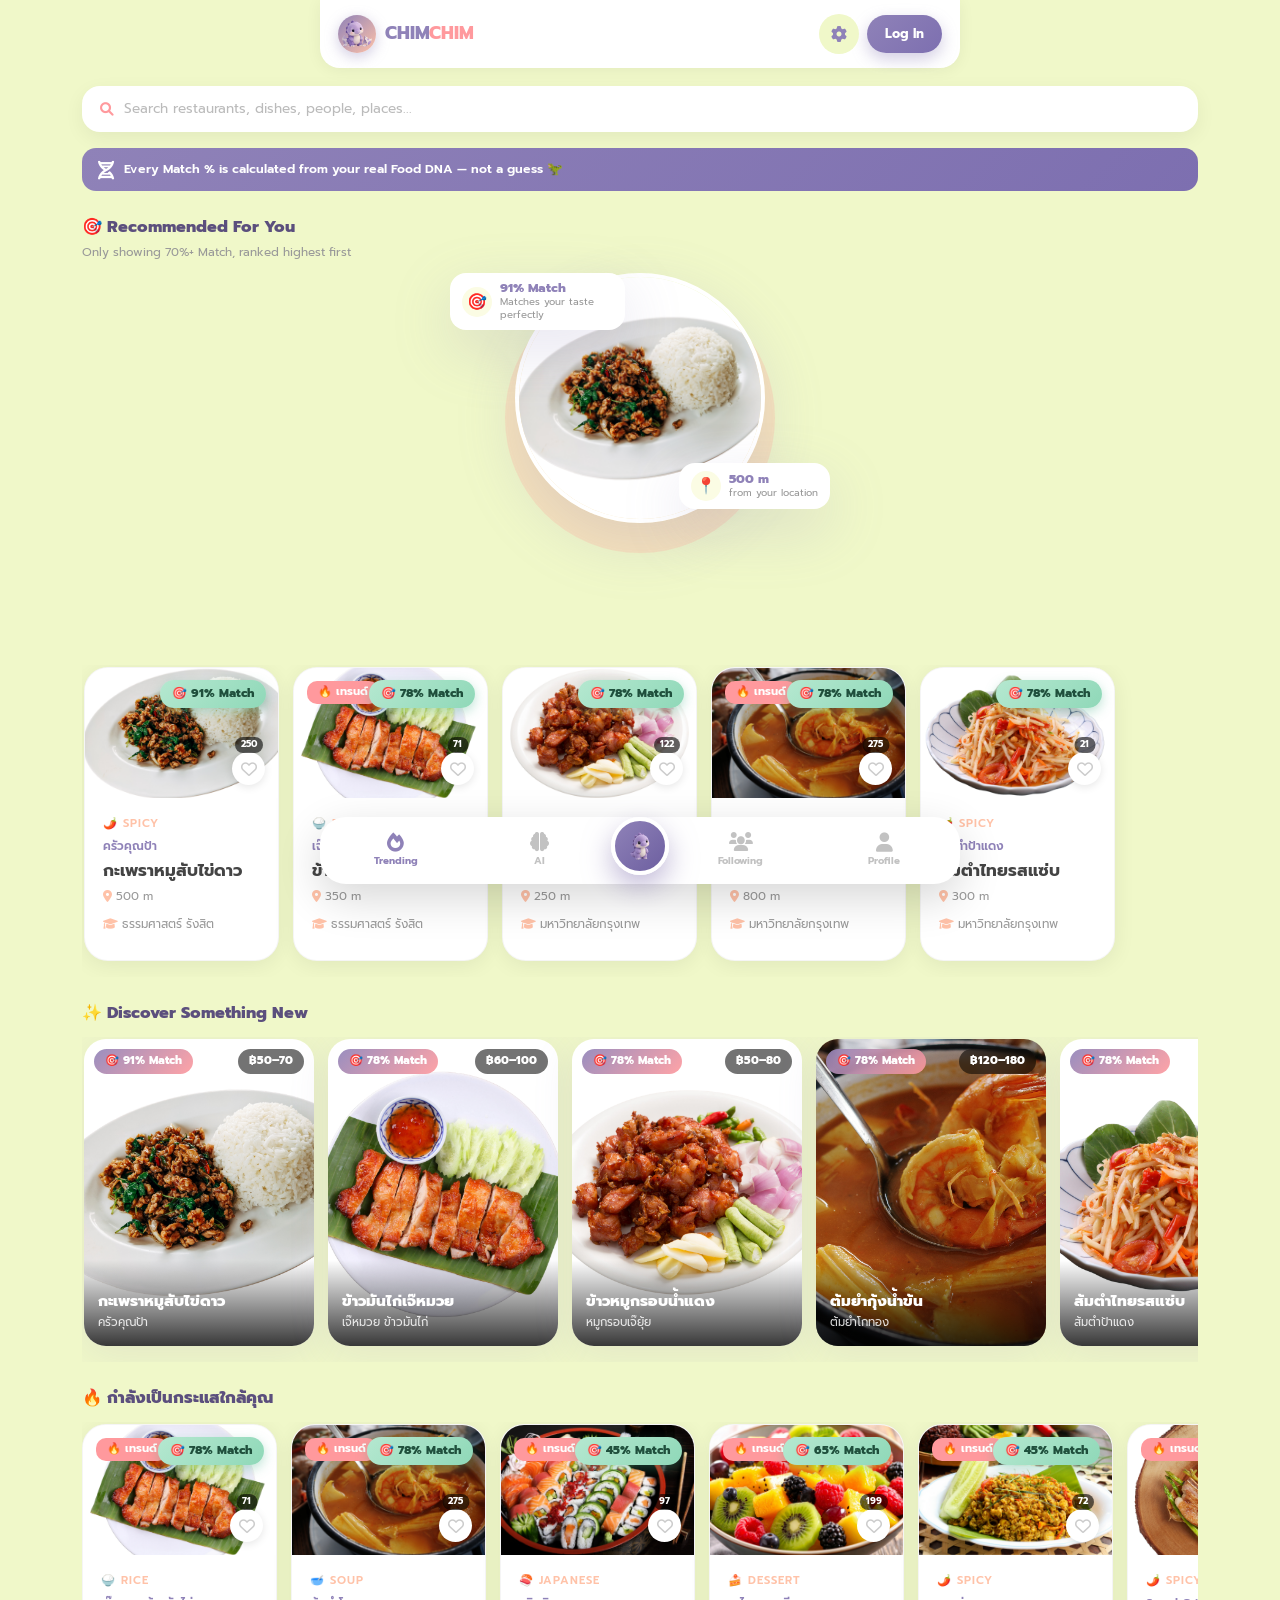
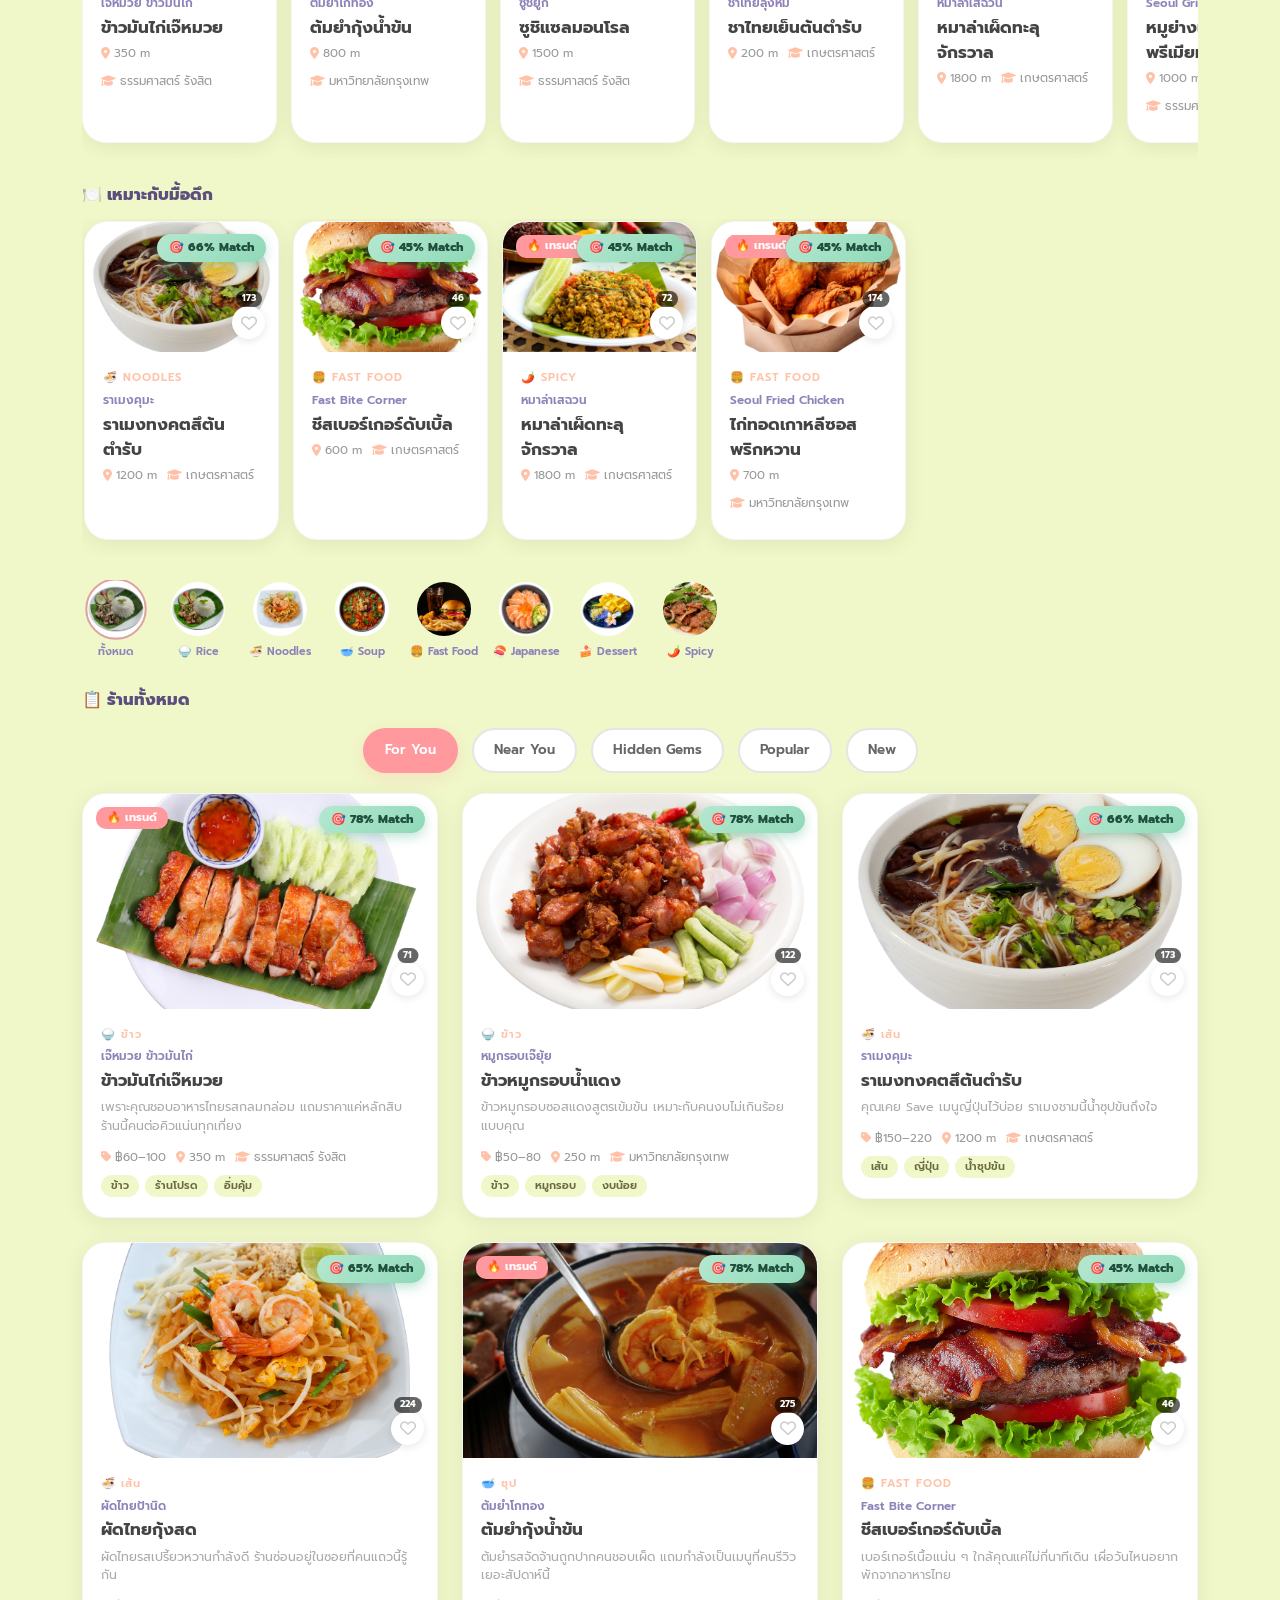
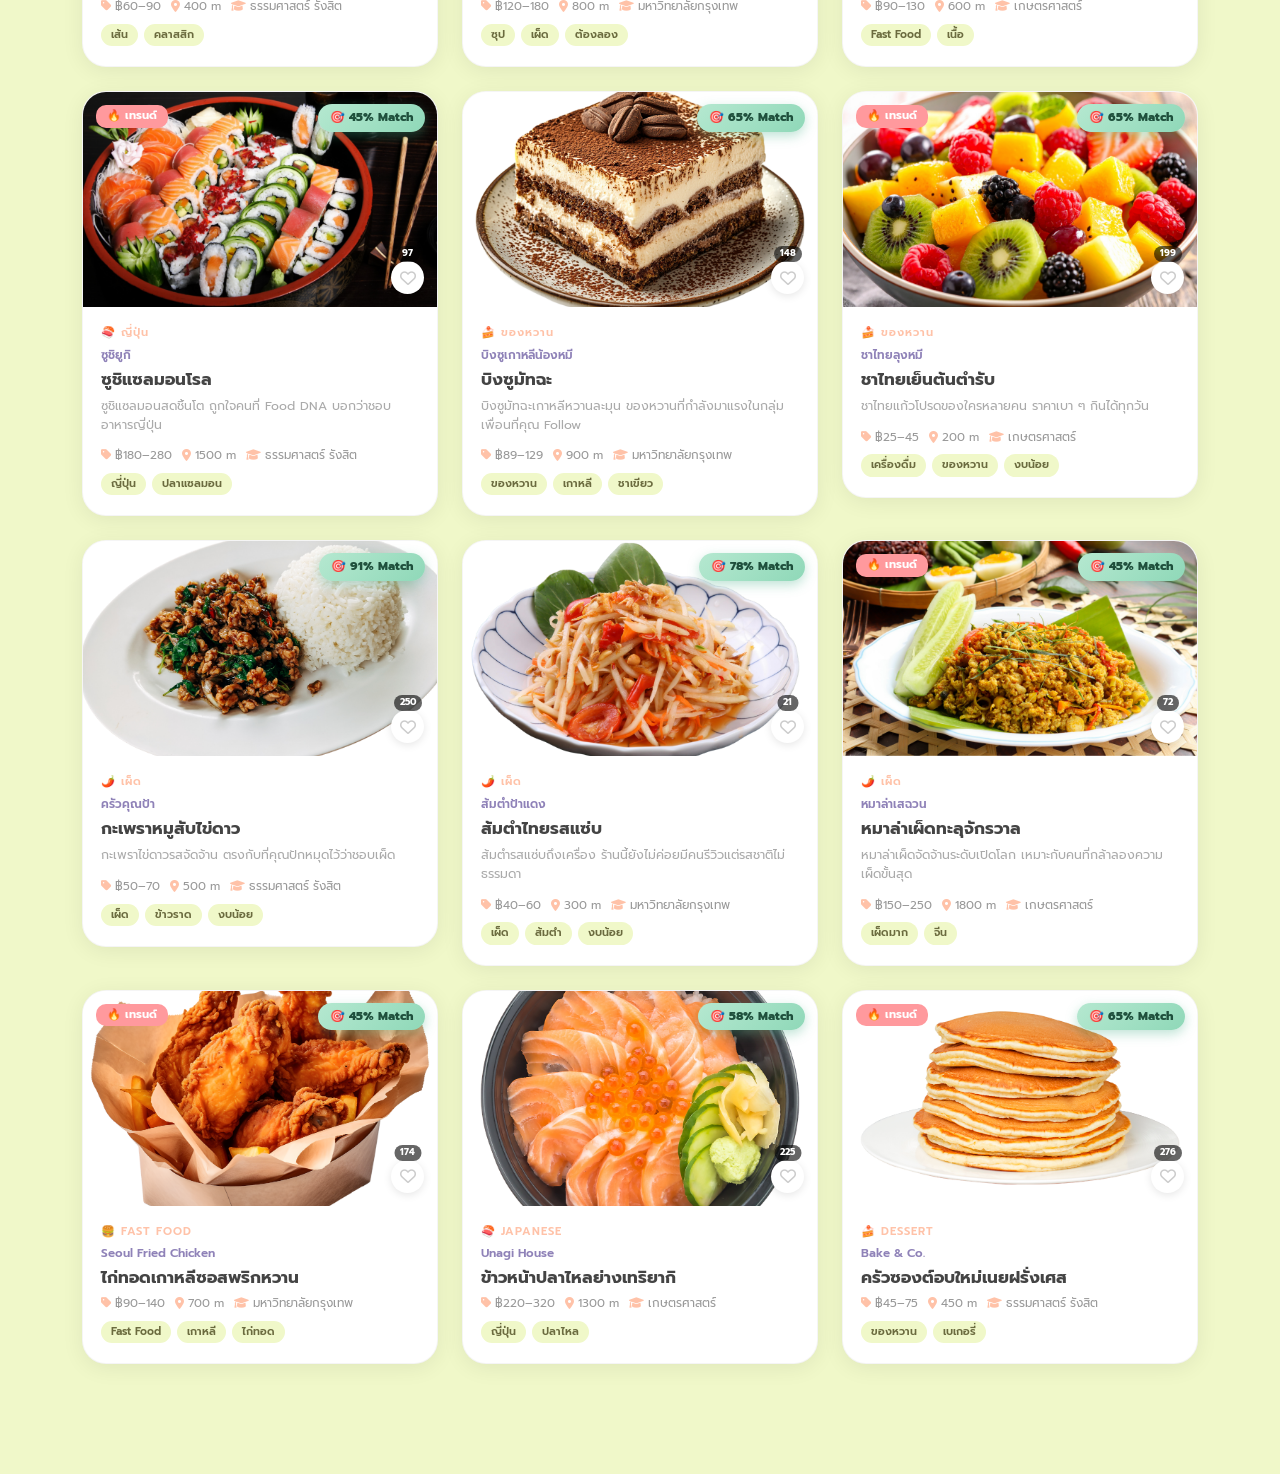
==== home.html @ 0359a141 "อธิบายสิ่งที่แก้" ====
<!DOCTYPE html>
<html lang="th">
   <head>
      <meta charset="UTF-8">
      <meta http-equiv="X-UA-Compatible" content="IE=edge">
      <meta name="viewport" content="width=device-width, initial-scale=1">
      <meta name="author" content="CHIMCHIM">
      <meta name="description" content="ชิมชิม (CHIMCHIM) - หน้าแรก ค้นหาร้านอาหารที่ใช่สำหรับคุณ">
      <title>หน้าแรก - ชิมชิม (CHIMCHIM)</title>
      <link href="https://fonts.googleapis.com/css2?family=Prompt:wght@300;400;500;600;700;800;900&display=swap" rel="stylesheet"/>
      <link href="css/bootstrap.min.css" rel="stylesheet"/>
      <link href="css/aos.css" rel="stylesheet"/>
      <link rel="stylesheet" href="css/all.min.css"/>
      <link rel="stylesheet" href="css/style.css" />
   </head>
   <body class="appshell">
      <header class="apptop">
         <a href="home.html" class="apptop-logo">
            <div class="aico"><img src="img/Dino/8.png" alt="CHIMCHIM"/></div>
            <div class="anm">CHIM<span>CHIM</span></div>
         </a>
         <div class="apptop-actions">
            <div class="qsettingswrap">
               <button type="button" id="quickSettingsBtn" class="apptop-btn" title="Settings"><i class="fas fa-gear"></i></button>
               <div class="qspanel" id="quickSettingsPanel" hidden>
                  <div class="qsrow">
                     <span class="qslbl" data-i18n="settings.appearance">Appearance</span>
                     <div class="qstoggle">
                        <button type="button" data-theme-choice="light" title="Light"><i class="fas fa-sun"></i></button>
                        <button type="button" data-theme-choice="dark" title="Dark"><i class="fas fa-moon"></i></button>
                     </div>
                  </div>
                  <div class="qsrow">
                     <span class="qslbl" data-i18n="settings.language">Language</span>
                     <div class="qstoggle">
                        <button type="button" data-lang-choice="en" title="English">🇬🇧</button>
                        <button type="button" data-lang-choice="th" title="ไทย">🇹🇭</button>
                     </div>
                  </div>
                  <a href="settings.html" class="qsmore" data-i18n="profile.settings">Settings</a>
               </div>
            </div>
            <button id="loginBtn" class="apptop-loginbtn" data-i18n="auth.login">เข้าสู่ระบบ</button>
            <a href="profile.html" id="userAvatarLink" class="apptop-avatar" hidden><span id="userAvatarIco">🦖</span></a>
         </div>
      </header>

      <div class="container" style="padding-top:18px;">
         <div class="mb-3 searchwrap" data-aos="fade-up">
            <label class="homesearch" for="homeSearchInput"><i class="fas fa-search"></i>
               <input type="text" id="homeSearchInput" data-i18n-ph="home.searchPlaceholder" placeholder="ค้นหาร้าน หรือเมนูที่อยากกิน..." autocomplete="off"/>
            </label>
            <div class="searchpanel" id="searchPanel" hidden></div>
         </div>

         <div class="sellpoint mb-4" data-aos="fade-up">
            <i class="fas fa-dna"></i>
            <span data-i18n="home.sellpoint">Match % ทุกร้านคำนวณจาก Food DNA จริงของคุณ ไม่ใช่การเดา 🦖</span>
         </div>

         <div class="mb-4" data-aos="fade-up">
            <div class="rowtitle" data-i18n="home.recommendedTitle">🎯 แนะนำสำหรับคุณ</div>
            <p class="rowsub" data-i18n="home.recommendedSub">แสดงเฉพาะร้าน Match 70% ขึ้นไป เรียงจากมากไปน้อย</p>

            <div class="matchhero" id="matchHero" hidden>
               <div class="mhring"></div>
               <img class="mhcircleimg" id="mhImg" src="" alt=""/>
               <div class="mhbadge mhbadge-match">
                  <div class="mhicon">🎯</div>
                  <div><b id="mhMatchVal"></b><span data-i18n="home.matchHeroSub">Matches your taste perfectly</span></div>
               </div>
               <div class="mhbadge mhbadge-dist">
                  <div class="mhicon">📍</div>
                  <div><b id="mhDistVal"></b><span data-i18n="home.fromYou">from your location</span></div>
               </div>
            </div>

            <div class="hrowwrap" id="recommendedRow"></div>
         </div>

         <div class="mb-4" data-aos="fade-up">
            <div class="rowtitle" data-i18n="home.discoverTitle">✨ ค้นพบเมนูใหม่ให้คุณ</div>
            <div class="discoverytrack" id="discoveryTrack"></div>
         </div>

         <div class="mb-4" data-aos="fade-up">
            <div class="rowtitle">🔥 กำลังเป็นกระแสใกล้คุณ</div>
            <div class="hrowwrap" id="trendRow"></div>
         </div>

         <div class="mb-4" data-aos="fade-up">
            <div class="rowtitle" id="mealRowTitle">🍽️ เหมาะกับมื้อนี้</div>
            <div class="hrowwrap" id="mealRow"></div>
         </div>

         <div class="catstrip mb-4" data-aos="fade-up">
            <div class="catchip active" data-filter="all">
               <img src="img/food/5.png" alt="ทั้งหมด" style="filter:grayscale(.4);"/>
               <span>ทั้งหมด</span>
            </div>
            <div class="catchip" data-filter="ข้าว">
               <img src="img/food/5.png" alt="ข้าว"/>
               <span>🍚 ข้าว</span>
            </div>
            <div class="catchip" data-filter="เส้น">
               <img src="img/food/1.png" alt="เส้น"/>
               <span>🍜 เส้น</span>
            </div>
            <div class="catchip" data-filter="ซุป">
               <img src="img/food/12.png" alt="ซุป"/>
               <span>🥣 ซุป</span>
            </div>
            <div class="catchip" data-filter="Fast Food">
               <img src="img/food/42.png" alt="Fast Food"/>
               <span>🍔 Fast Food</span>
            </div>
            <div class="catchip" data-filter="ญี่ปุ่น">
               <img src="img/food/25.png" alt="ญี่ปุ่น"/>
               <span>🍣 ญี่ปุ่น</span>
            </div>
            <div class="catchip" data-filter="ของหวาน">
               <img src="img/food/50.png" alt="ของหวาน"/>
               <span>🍰 ของหวาน</span>
            </div>
            <div class="catchip" data-filter="เผ็ด">
               <img src="img/food/38.png" alt="เผ็ด"/>
               <span>🌶️ เผ็ด</span>
            </div>
         </div>

         <div class="rowtitle" data-aos="fade-up">📋 ร้านทั้งหมด</div>
         <div class="text-center mb-3" data-aos="fade-up">
            <button class="filtbtn active" data-f="foryou">For You</button>
            <button class="filtbtn" data-f="nearyou">Near You</button>
            <button class="filtbtn" data-f="hidden">Hidden Gems</button>
            <button class="filtbtn" data-f="popular">Popular</button>
            <button class="filtbtn" data-f="new">New</button>
         </div>

         <div class="row g-4" id="mgrid">
            <!-- CARD 1 -->
            <div class="col-sm-6 col-lg-4 mwrap" data-c="ข้าว" data-bucket="foryou,popular" data-aos="fade-up">
               <div class="mcard" data-id="1" data-img="img/food/10.png" data-title="ข้าวมันไก่เจ๊หมวย" data-restaurant="เจ๊หมวย ข้าวมันไก่" data-price="฿60–100" data-distance="350 ม." data-desc="เพราะคุณชอบอาหารไทยรสกลมกล่อม แถมราคาแค่หลักสิบ ร้านนี้คนต่อคิวแน่นทุกเที่ยง" data-tags="ข้าว,ร้านโปรด,อิ่มคุ้ม">
                  <div class="mimg">
                     <img src="img/food/10.png" alt="ข้าวมันไก่เจ๊หมวย"/>
                     <div class="mmatch"></div>
                     <div class="mhrt"><i class="far fa-heart"></i></div>
                  </div>
                  <div class="mbody">
                     <div class="mcat">🍚 ข้าว</div>
                     <div class="mrestaurant">เจ๊หมวย ข้าวมันไก่</div>
                     <div class="mtit">ข้าวมันไก่เจ๊หมวย</div>
                     <div class="mdesc">เพราะคุณชอบอาหารไทยรสกลมกล่อม แถมราคาแค่หลักสิบ ร้านนี้คนต่อคิวแน่นทุกเที่ยง</div>
                     <div class="mmeta"><span><i class="fas fa-tag"></i>฿60–100</span><span><i class="fas fa-location-dot"></i>350 ม.</span></div>
                     <div class="mtagswrap"><span class="mtagit">ข้าว</span><span class="mtagit">ร้านโปรด</span><span class="mtagit">อิ่มคุ้ม</span></div>
                  </div>
               </div>
            </div>
            <!-- CARD 2 -->
            <div class="col-sm-6 col-lg-4 mwrap" data-c="ข้าว" data-bucket="foryou,hidden" data-aos="fade-up" data-aos-delay="80">
               <div class="mcard" data-id="2" data-img="img/food/23.png" data-title="ข้าวหมูกรอบน้ำแดง" data-restaurant="หมูกรอบเจ๊ยุ้ย" data-price="฿50–80" data-distance="250 ม." data-desc="ข้าวหมูกรอบซอสแดงสูตรเข้มข้น เหมาะกับคนงบไม่เกินร้อยแบบคุณ" data-tags="ข้าว,หมูกรอบ,งบน้อย">
                  <div class="mimg">
                     <img src="img/food/23.png" alt="ข้าวหมูกรอบน้ำแดง"/>
                     <div class="mmatch"></div>
                     <div class="mhrt"><i class="far fa-heart"></i></div>
                  </div>
                  <div class="mbody">
                     <div class="mcat">🍚 ข้าว</div>
                     <div class="mrestaurant">หมูกรอบเจ๊ยุ้ย</div>
                     <div class="mtit">ข้าวหมูกรอบน้ำแดง</div>
                     <div class="mdesc">ข้าวหมูกรอบซอสแดงสูตรเข้มข้น เหมาะกับคนงบไม่เกินร้อยแบบคุณ</div>
                     <div class="mmeta"><span><i class="fas fa-tag"></i>฿50–80</span><span><i class="fas fa-location-dot"></i>250 ม.</span></div>
                     <div class="mtagswrap"><span class="mtagit">ข้าว</span><span class="mtagit">หมูกรอบ</span><span class="mtagit">งบน้อย</span></div>
                  </div>
               </div>
            </div>
            <!-- CARD 3 -->
            <div class="col-sm-6 col-lg-4 mwrap" data-c="เส้น" data-bucket="foryou,new" data-aos="fade-up" data-aos-delay="160">
               <div class="mcard" data-id="3" data-img="img/food/9.png" data-title="ราเมงทงคตสึต้นตำรับ" data-restaurant="ราเมงคุมะ" data-price="฿150–220" data-distance="1.2 กม." data-desc="คุณเคย Save เมนูญี่ปุ่นไว้บ่อย ราเมงชามนี้น้ำซุปข้นถึงใจ" data-tags="เส้น,ญี่ปุ่น,น้ำซุปข้น">
                  <div class="mimg">
                     <img src="img/food/9.png" alt="ราเมงทงคตสึต้นตำรับ"/>
                     <div class="mmatch"></div>
                     <div class="mhrt"><i class="far fa-heart"></i></div>
                  </div>
                  <div class="mbody">
                     <div class="mcat">🍜 เส้น</div>
                     <div class="mrestaurant">ราเมงคุมะ</div>
                     <div class="mtit">ราเมงทงคตสึต้นตำรับ</div>
                     <div class="mdesc">คุณเคย Save เมนูญี่ปุ่นไว้บ่อย ราเมงชามนี้น้ำซุปข้นถึงใจ</div>
                     <div class="mmeta"><span><i class="fas fa-tag"></i>฿150–220</span><span><i class="fas fa-location-dot"></i>1.2 กม.</span></div>
                     <div class="mtagswrap"><span class="mtagit">เส้น</span><span class="mtagit">ญี่ปุ่น</span><span class="mtagit">น้ำซุปข้น</span></div>
                  </div>
               </div>
            </div>
            <!-- CARD 4 -->
            <div class="col-sm-6 col-lg-4 mwrap" data-c="เส้น" data-bucket="hidden,popular" data-aos="fade-up">
               <div class="mcard" data-id="4" data-img="img/food/1.png" data-title="ผัดไทยกุ้งสด" data-restaurant="ผัดไทยป้านิด" data-price="฿60–90" data-distance="400 ม." data-desc="ผัดไทยรสเปรี้ยวหวานกำลังดี ร้านซ่อนอยู่ในซอยที่คนแถวนี้รู้กัน" data-tags="เส้น,คลาสสิก">
                  <div class="mimg">
                     <img src="img/food/1.png" alt="ผัดไทยกุ้งสด"/>
                     <div class="mmatch"></div>
                     <div class="mhrt"><i class="far fa-heart"></i></div>
                  </div>
                  <div class="mbody">
                     <div class="mcat">🍜 เส้น</div>
                     <div class="mrestaurant">ผัดไทยป้านิด</div>
                     <div class="mtit">ผัดไทยกุ้งสด</div>
                     <div class="mdesc">ผัดไทยรสเปรี้ยวหวานกำลังดี ร้านซ่อนอยู่ในซอยที่คนแถวนี้รู้กัน</div>
                     <div class="mmeta"><span><i class="fas fa-tag"></i>฿60–90</span><span><i class="fas fa-location-dot"></i>400 ม.</span></div>
                     <div class="mtagswrap"><span class="mtagit">เส้น</span><span class="mtagit">คลาสสิก</span></div>
                  </div>
               </div>
            </div>
            <!-- CARD 5 -->
            <div class="col-sm-6 col-lg-4 mwrap" data-c="ซุป" data-bucket="popular,new" data-aos="fade-up" data-aos-delay="80">
               <div class="mcard" data-id="5" data-img="img/food/57.png" data-title="ต้มยำกุ้งน้ำข้น" data-restaurant="ต้มยำโกทอง" data-price="฿120–180" data-distance="800 ม." data-desc="ต้มยำรสจัดจ้านถูกปากคนชอบเผ็ด แถมกำลังเป็นเมนูที่คนรีวิวเยอะสัปดาห์นี้" data-tags="ซุป,เผ็ด,ต้องลอง">
                  <div class="mimg">
                     <img src="img/food/57.png" alt="ต้มยำกุ้งน้ำข้น"/>
                     <div class="mmatch"></div>
                     <div class="mhrt"><i class="far fa-heart"></i></div>
                  </div>
                  <div class="mbody">
                     <div class="mcat">🥣 ซุป</div>
                     <div class="mrestaurant">ต้มยำโกทอง</div>
                     <div class="mtit">ต้มยำกุ้งน้ำข้น</div>
                     <div class="mdesc">ต้มยำรสจัดจ้านถูกปากคนชอบเผ็ด แถมกำลังเป็นเมนูที่คนรีวิวเยอะสัปดาห์นี้</div>
                     <div class="mmeta"><span><i class="fas fa-tag"></i>฿120–180</span><span><i class="fas fa-location-dot"></i>800 ม.</span></div>
                     <div class="mtagswrap"><span class="mtagit">ซุป</span><span class="mtagit">เผ็ด</span><span class="mtagit">ต้องลอง</span></div>
                  </div>
               </div>
            </div>
            <!-- CARD 6 -->
            <div class="col-sm-6 col-lg-4 mwrap" data-c="Fast Food" data-bucket="nearyou,popular" data-aos="fade-up" data-aos-delay="160">
               <div class="mcard" data-id="6" data-img="img/food/28.png" data-title="ชีสเบอร์เกอร์ดับเบิ้ล" data-restaurant="Fast Bite Corner" data-price="฿90–130" data-distance="600 ม." data-desc="เบอร์เกอร์เนื้อแน่น ๆ ใกล้คุณแค่ไม่กี่นาทีเดิน เผื่อวันไหนอยากพักจากอาหารไทย" data-tags="Fast Food,เนื้อ">
                  <div class="mimg">
                     <img src="img/food/28.png" alt="ชีสเบอร์เกอร์ดับเบิ้ล"/>
                     <div class="mmatch"></div>
                     <div class="mhrt"><i class="far fa-heart"></i></div>
                  </div>
                  <div class="mbody">
                     <div class="mcat">🍔 Fast Food</div>
                     <div class="mrestaurant">Fast Bite Corner</div>
                     <div class="mtit">ชีสเบอร์เกอร์ดับเบิ้ล</div>
                     <div class="mdesc">เบอร์เกอร์เนื้อแน่น ๆ ใกล้คุณแค่ไม่กี่นาทีเดิน เผื่อวันไหนอยากพักจากอาหารไทย</div>
                     <div class="mmeta"><span><i class="fas fa-tag"></i>฿90–130</span><span><i class="fas fa-location-dot"></i>600 ม.</span></div>
                     <div class="mtagswrap"><span class="mtagit">Fast Food</span><span class="mtagit">เนื้อ</span></div>
                  </div>
               </div>
            </div>
            <!-- CARD 7 -->
            <div class="col-sm-6 col-lg-4 mwrap" data-c="ญี่ปุ่น" data-bucket="nearyou,new" data-aos="fade-up">
               <div class="mcard" data-id="7" data-img="img/food/58.png" data-title="ซูชิแซลมอนโรล" data-restaurant="ซูชิยูกิ" data-price="฿180–280" data-distance="1.5 กม." data-desc="ซูชิแซลมอนสดชิ้นโต ถูกใจคนที่ Food DNA บอกว่าชอบอาหารญี่ปุ่น" data-tags="ญี่ปุ่น,ปลาแซลมอน">
                  <div class="mimg">
                     <img src="img/food/58.png" alt="ซูชิแซลมอนโรล"/>
                     <div class="mmatch"></div>
                     <div class="mhrt"><i class="far fa-heart"></i></div>
                  </div>
                  <div class="mbody">
                     <div class="mcat">🍣 ญี่ปุ่น</div>
                     <div class="mrestaurant">ซูชิยูกิ</div>
                     <div class="mtit">ซูชิแซลมอนโรล</div>
                     <div class="mdesc">ซูชิแซลมอนสดชิ้นโต ถูกใจคนที่ Food DNA บอกว่าชอบอาหารญี่ปุ่น</div>
                     <div class="mmeta"><span><i class="fas fa-tag"></i>฿180–280</span><span><i class="fas fa-location-dot"></i>1.5 กม.</span></div>
                     <div class="mtagswrap"><span class="mtagit">ญี่ปุ่น</span><span class="mtagit">ปลาแซลมอน</span></div>
                  </div>
               </div>
            </div>
            <!-- CARD 8 -->
            <div class="col-sm-6 col-lg-4 mwrap" data-c="ของหวาน" data-bucket="new,popular" data-aos="fade-up" data-aos-delay="80">
               <div class="mcard" data-id="8" data-img="img/food/30.png" data-title="บิงซูมัทฉะ" data-restaurant="บิงซูเกาหลีน้องหมี" data-price="฿89–129" data-distance="900 ม." data-desc="บิงซูมัทฉะเกาหลีหวานละมุน ของหวานที่กำลังมาแรงในกลุ่มเพื่อนที่คุณ Follow" data-tags="ของหวาน,เกาหลี,ชาเขียว">
                  <div class="mimg">
                     <img src="img/food/30.png" alt="บิงซูมัทฉะ"/>
                     <div class="mmatch"></div>
                     <div class="mhrt"><i class="far fa-heart"></i></div>
                  </div>
                  <div class="mbody">
                     <div class="mcat">🍰 ของหวาน</div>
                     <div class="mrestaurant">บิงซูเกาหลีน้องหมี</div>
                     <div class="mtit">บิงซูมัทฉะ</div>
                     <div class="mdesc">บิงซูมัทฉะเกาหลีหวานละมุน ของหวานที่กำลังมาแรงในกลุ่มเพื่อนที่คุณ Follow</div>
                     <div class="mmeta"><span><i class="fas fa-tag"></i>฿89–129</span><span><i class="fas fa-location-dot"></i>900 ม.</span></div>
                     <div class="mtagswrap"><span class="mtagit">ของหวาน</span><span class="mtagit">เกาหลี</span><span class="mtagit">ชาเขียว</span></div>
                  </div>
               </div>
            </div>
            <!-- CARD 9 -->
            <div class="col-sm-6 col-lg-4 mwrap" data-c="ของหวาน" data-bucket="foryou,popular" data-aos="fade-up" data-aos-delay="160">
               <div class="mcard" data-id="9" data-img="img/food/56.png" data-title="ชาไทยเย็นต้นตำรับ" data-restaurant="ชาไทยลุงหมี" data-price="฿25–45" data-distance="200 ม." data-desc="ชาไทยแก้วโปรดของใครหลายคน ราคาเบา ๆ กินได้ทุกวัน" data-tags="เครื่องดื่ม,ของหวาน,งบน้อย">
                  <div class="mimg">
                     <img src="img/food/56.png" alt="ชาไทยเย็นต้นตำรับ"/>
                     <div class="mmatch"></div>
                     <div class="mhrt"><i class="far fa-heart"></i></div>
                  </div>
                  <div class="mbody">
                     <div class="mcat">🍰 ของหวาน</div>
                     <div class="mrestaurant">ชาไทยลุงหมี</div>
                     <div class="mtit">ชาไทยเย็นต้นตำรับ</div>
                     <div class="mdesc">ชาไทยแก้วโปรดของใครหลายคน ราคาเบา ๆ กินได้ทุกวัน</div>
                     <div class="mmeta"><span><i class="fas fa-tag"></i>฿25–45</span><span><i class="fas fa-location-dot"></i>200 ม.</span></div>
                     <div class="mtagswrap"><span class="mtagit">เครื่องดื่ม</span><span class="mtagit">ของหวาน</span><span class="mtagit">งบน้อย</span></div>
                  </div>
               </div>
            </div>
            <!-- CARD 10 -->
            <div class="col-sm-6 col-lg-4 mwrap" data-c="เผ็ด" data-bucket="foryou,popular" data-aos="fade-up">
               <div class="mcard" data-id="10" data-img="img/food/13.png" data-title="กะเพราหมูสับไข่ดาว" data-restaurant="ครัวคุณป้า" data-price="฿50–70" data-distance="500 ม." data-desc="กะเพราไข่ดาวรสจัดจ้าน ตรงกับที่คุณปักหมุดไว้ว่าชอบเผ็ด" data-tags="เผ็ด,ข้าวราด,งบน้อย">
                  <div class="mimg">
                     <img src="img/food/13.png" alt="กะเพราหมูสับไข่ดาว"/>
                     <div class="mmatch"></div>
                     <div class="mhrt"><i class="far fa-heart"></i></div>
                  </div>
                  <div class="mbody">
                     <div class="mcat">🌶️ เผ็ด</div>
                     <div class="mrestaurant">ครัวคุณป้า</div>
                     <div class="mtit">กะเพราหมูสับไข่ดาว</div>
                     <div class="mdesc">กะเพราไข่ดาวรสจัดจ้าน ตรงกับที่คุณปักหมุดไว้ว่าชอบเผ็ด</div>
                     <div class="mmeta"><span><i class="fas fa-tag"></i>฿50–70</span><span><i class="fas fa-location-dot"></i>500 ม.</span></div>
                     <div class="mtagswrap"><span class="mtagit">เผ็ด</span><span class="mtagit">ข้าวราด</span><span class="mtagit">งบน้อย</span></div>
                  </div>
               </div>
            </div>
            <!-- CARD 11 -->
            <div class="col-sm-6 col-lg-4 mwrap" data-c="เผ็ด" data-bucket="foryou,hidden" data-aos="fade-up" data-aos-delay="80">
               <div class="mcard" data-id="11" data-img="img/food/6.png" data-title="ส้มตำไทยรสแซ่บ" data-restaurant="ส้มตำป้าแดง" data-price="฿40–60" data-distance="300 ม." data-desc="ส้มตำรสแซ่บถึงเครื่อง ร้านนี้ยังไม่ค่อยมีคนรีวิวแต่รสชาติไม่ธรรมดา" data-tags="เผ็ด,ส้มตำ,งบน้อย">
                  <div class="mimg">
                     <img src="img/food/6.png" alt="ส้มตำไทยรสแซ่บ"/>
                     <div class="mmatch"></div>
                     <div class="mhrt"><i class="far fa-heart"></i></div>
                  </div>
                  <div class="mbody">
                     <div class="mcat">🌶️ เผ็ด</div>
                     <div class="mrestaurant">ส้มตำป้าแดง</div>
                     <div class="mtit">ส้มตำไทยรสแซ่บ</div>
                     <div class="mdesc">ส้มตำรสแซ่บถึงเครื่อง ร้านนี้ยังไม่ค่อยมีคนรีวิวแต่รสชาติไม่ธรรมดา</div>
                     <div class="mmeta"><span><i class="fas fa-tag"></i>฿40–60</span><span><i class="fas fa-location-dot"></i>300 ม.</span></div>
                     <div class="mtagswrap"><span class="mtagit">เผ็ด</span><span class="mtagit">ส้มตำ</span><span class="mtagit">งบน้อย</span></div>
                  </div>
               </div>
            </div>
            <!-- CARD 12 -->
            <div class="col-sm-6 col-lg-4 mwrap" data-c="เผ็ด" data-bucket="hidden,new" data-aos="fade-up" data-aos-delay="160">
               <div class="mcard" data-id="12" data-img="img/food/59.png" data-title="หมาล่าเผ็ดทะลุจักรวาล" data-restaurant="หมาล่าเสฉวน" data-price="฿150–250" data-distance="1.8 กม." data-desc="หมาล่าเผ็ดจัดจ้านระดับเปิดโลก เหมาะกับคนที่กล้าลองความเผ็ดขั้นสุด" data-tags="เผ็ดมาก,จีน">
                  <div class="mimg">
                     <img src="img/food/59.png" alt="หมาล่าเผ็ดทะลุจักรวาล"/>
                     <div class="mmatch"></div>
                     <div class="mhrt"><i class="far fa-heart"></i></div>
                  </div>
                  <div class="mbody">
                     <div class="mcat">🌶️ เผ็ด</div>
                     <div class="mrestaurant">หมาล่าเสฉวน</div>
                     <div class="mtit">หมาล่าเผ็ดทะลุจักรวาล</div>
                     <div class="mdesc">หมาล่าเผ็ดจัดจ้านระดับเปิดโลก เหมาะกับคนที่กล้าลองความเผ็ดขั้นสุด</div>
                     <div class="mmeta"><span><i class="fas fa-tag"></i>฿150–250</span><span><i class="fas fa-location-dot"></i>1.8 กม.</span></div>
                     <div class="mtagswrap"><span class="mtagit">เผ็ดมาก</span><span class="mtagit">จีน</span></div>
                  </div>
               </div>
            </div>
         </div>
         <p id="feedEmpty" class="text-center" style="color:#bbb;font-size:.85rem;padding:30px 0;" hidden>ไม่พบร้านที่ตรงกับคำค้นหา ลองคำอื่นดูนะ</p>
      </div>

      <nav class="appnav">
         <a href="home.html" class="anitem active"><i class="fas fa-fire"></i><span data-i18n="nav.trending">เทรนด์</span></a>
         <a href="ai-finder.html" class="anitem"><i class="fas fa-brain"></i><span>AI</span></a>
         <a href="roulette.html" class="ancenter"><img src="img/Dino/1.png" alt="สุ่มเมนู"/></a>
         <a href="following.html" class="anitem"><i class="fas fa-users"></i><span data-i18n="nav.following">ติดตาม</span></a>
         <a href="profile.html" class="anitem"><i class="fas fa-user"></i><span data-i18n="nav.profile">โปรไฟล์</span></a>
      </nav>

      <!-- ============================================================
         AUTH POPUP — เข้าสู่ระบบ / สมัครสมาชิก
         ============================================================ -->
      <div id="authPop">
         <div class="apbox">
            <button class="apclose" id="apClose"><i class="fas fa-times"></i></button>
            <div class="aptabs">
               <button class="aptab active" id="apTabLogin" data-tab="login" data-i18n="auth.login">เข้าสู่ระบบ</button>
               <button class="aptab" id="apTabRegister" data-tab="register" data-i18n="auth.register">สมัครสมาชิก</button>
            </div>
            <img class="apdino" src="img/Dino/4.png" alt="Dino ต้อนรับสมาชิกใหม่"/>
            <form id="loginForm" class="apform">
               <div class="aperr" id="loginErr"></div>
               <label class="flbl" data-i18n="auth.email">อีเมล</label>
               <input class="fctrl" type="email" id="loginEmail" placeholder="you@email.com" autocomplete="email" required/>
               <label class="flbl" data-i18n="auth.password">รหัสผ่าน</label>
               <input class="fctrl" type="password" id="loginPassword" placeholder="••••••••" autocomplete="current-password" required/>
               <button type="submit" class="btn-red w-100 justify-content-center mt-2"><i class="fas fa-right-to-bracket"></i><span data-i18n="auth.login">เข้าสู่ระบบ</span></button>
               <p class="apnote"><span data-i18n="auth.noAccount">ยังไม่มีบัญชี?</span> <a href="#" data-switch="register" data-i18n="auth.registerLink">สมัครสมาชิกเลย</a></p>
            </form>
            <form id="registerForm" class="apform" style="display:none;">
               <div class="aperr" id="registerErr"></div>
               <label class="flbl" data-i18n="auth.whoAreYou">คุณเป็นใคร?</label>
               <div class="aprolewrap">
                  <div class="aprole active" data-role="user">
                     <div class="aprico">🧑‍🎓</div>
                     <strong data-i18n="auth.regularUser">ผู้ใช้ทั่วไป</strong>
                     <span data-i18n="auth.regularUserDesc">ค้นหาและติดตามร้านอาหาร</span>
                  </div>
                  <div class="aprole" data-role="vendor">
                     <div class="aprico">🍳</div>
                     <strong data-i18n="auth.vendor">ร้านค้า / พ่อค้าแม่ค้า</strong>
                     <span data-i18n="auth.vendorDesc">โพสต์ร้านของคุณเข้าชุมชน</span>
                  </div>
               </div>
               <label class="flbl">ชื่อ<span id="registerNameLbl">ของคุณ</span></label>
               <input class="fctrl" type="text" id="registerName" placeholder="ชื่อ นามสกุล" autocomplete="name" required/>
               <label class="flbl" data-i18n="auth.email">อีเมล</label>
               <input class="fctrl" type="email" id="registerEmail" placeholder="you@email.com" autocomplete="email" required/>
               <label class="flbl" data-i18n="auth.password">รหัสผ่าน</label>
               <input class="fctrl" type="password" id="registerPassword" placeholder="อย่างน้อย 4 ตัวอักษร" autocomplete="new-password" required/>
               <button type="submit" class="btn-red w-100 justify-content-center mt-2"><i class="fas fa-egg"></i><span data-i18n="auth.createAccount">สร้างบัญชี</span></button>
               <p class="apnote"><span data-i18n="auth.haveAccount">มีบัญชีอยู่แล้ว?</span> <a href="#" data-switch="login" data-i18n="auth.loginLink">เข้าสู่ระบบ</a></p>
               <p class="apdisclaimer"><i class="fas fa-circle-info me-1"></i><span data-i18n="auth.disclaimer">ระบบสมาชิกเวอร์ชันทดลอง ข้อมูลเก็บไว้ในเบราว์เซอร์นี้เท่านั้น</span></p>
            </form>
         </div>
      </div>

      <div id="appToast"></div>

      <script src="js/aos.js"></script>
      <script src="js/chimchim-i18n.js"></script>
      <script src="js/chimchim-data.js"></script>
      <script src="js/chimchim-core.js"></script>
      <script src="js/chimchim-nav.js"></script>
      <script src="js/chimchim-home.js"></script>
      <script src="js/chimchim-community.js"></script>
   </body>
</html>
---- css/style.css ----
:root {
  /* พาเลตสี CHIMCHIM (จากบลูปรินท์ข้อ 3) */
  --primary: #ff999d; /* Pastel Pink - สีหลัก */
  --secondary: #ffc2a8; /* Pastel Peach - สีรอง */
  --dark: #8f82b8; /* Dusty Lavender - มาสคอต/ปุ่มเน้น/หัวข้อ */
  --darkbg: #5b4f7d; /* lavender เข้ม ใช้เป็นพื้นหลังโซนมืดแทนสีดำเดิม อ่านง่ายกว่า */
  --green: #46b087; /* mint เข้ม ใช้แทนที่สีเขียวเดิม (success / follow) */
  --mint: #b5e8d0; /* Pastel Mint - accent/badge */
  --cream: #f0f8c9; /* Pastel Cream - พื้นหลังสลับ section */
  --cream2: #fbfce4;
  --light: #fff6f1;
  --shadow: 0 8px 40px rgba(143, 130, 184, 0.14);
  --shadow-lg: 0 20px 60px rgba(143, 130, 184, 0.22);
  --surface: #fff; /* พื้นผิวการ์ด/ป็อปอัพ/อินพุตทั่วแอป — สลับเป็นสีเข้มในโหมด Dark */
  --text: #444; /* สีตัวอักษรหลัก — สลับเป็นสีอ่อนในโหมด Dark */
  --text-muted: #939393;
  --border-soft: rgba(0, 0, 0, 0.06);
}

/* =====================================================================
   DARK MODE — สลับผ่าน Settings (js/chimchim-i18n.js ตั้ง data-theme บน <html>)
   จำกัดขอบเขตเฉพาะโครงแอป (body.appshell + คอมโพเนนต์ในแอป) ไม่กระทบหน้า
   landing เดิม (index.html) ที่ไม่ได้ใช้ class appshell
   ===================================================================== */
[data-theme="dark"] {
  --surface: #2b2836;
  --text: #ece8f6;
  --text-muted: #a79fc2;
  --border-soft: rgba(255, 255, 255, 0.08);
  --cream: #332f2a;
  --cream2: #2a2735;
  --shadow: 0 8px 40px rgba(0, 0, 0, 0.4);
  --shadow-lg: 0 20px 60px rgba(0, 0, 0, 0.5);
}
[data-theme="dark"] body.appshell {
  background: #1a1822;
  color: var(--text);
}
[data-theme="dark"] .mtit,
[data-theme="dark"] .mrestaurant,
[data-theme="dark"] .rowtitle,
[data-theme="dark"] .profname,
[data-theme="dark"] .chnm,
[data-theme="dark"] .rdtitle,
[data-theme="dark"] .aires-title,
[data-theme="dark"] .aichat-hi,
[data-theme="dark"] .chatcard-title,
[data-theme="dark"] .dtit,
[data-theme="dark"] .stitle,
[data-theme="dark"] h1,
[data-theme="dark"] h2,
[data-theme="dark"] h3,
[data-theme="dark"] h4 {
  color: var(--text);
}
[data-theme="dark"] .mdesc,
[data-theme="dark"] .mmeta,
[data-theme="dark"] .sdesc,
[data-theme="dark"] .aichat-sub,
[data-theme="dark"] .chatcard-meta,
[data-theme="dark"] .aires-shop,
[data-theme="dark"] .profemail,
[data-theme="dark"] .mhbadge span,
[data-theme="dark"] .rowsub {
  color: var(--text-muted);
}
[data-theme="dark"] .homesearch input {
  color: var(--text);
}
[data-theme="dark"] .catchip img {
  filter: brightness(0.9);
}
[data-theme="dark"] .fctrl {
  background: #211f2b;
  color: var(--text);
  border-color: var(--border-soft);
}
[data-theme="dark"] .fctrl::placeholder {
  color: var(--text-muted);
}
[data-theme="dark"] .chatbubble.bot {
  color: var(--text);
}
[data-theme="dark"] .aichat-inputbar input {
  background: var(--surface);
  color: var(--text);
}
[data-theme="dark"] .apptop,
[data-theme="dark"] .appnav {
  box-shadow: 0 2px 16px rgba(0, 0, 0, 0.5);
}
[data-theme="dark"] .rmodebtn {
  color: var(--text-muted);
}

/* ---- ปุ่มลัดตั้งค่าด่วน (จากไอคอนเฟืองบนแถบบน) — สลับ Light/Dark + EN/TH โดยไม่ต้องเข้าหน้า Settings ---- */
.qsettingswrap {
  position: relative;
}
.qspanel {
  position: absolute;
  top: calc(100% + 10px);
  right: 0;
  background: var(--surface);
  border-radius: 16px;
  box-shadow: var(--shadow-lg);
  padding: 14px;
  min-width: 230px;
  z-index: 950;
}
.qsrow {
  display: flex;
  align-items: center;
  justify-content: space-between;
  gap: 10px;
  margin-bottom: 12px;
}
.qslbl {
  font-size: 0.78rem;
  font-weight: 700;
  color: var(--dark);
}
.qstoggle {
  display: flex;
  gap: 6px;
}
.qstoggle button {
  border: 2px solid transparent;
  background: var(--cream2);
  color: #888;
  border-radius: 10px;
  width: 38px;
  height: 34px;
  display: flex;
  align-items: center;
  justify-content: center;
  font-size: 0.85rem;
  font-weight: 800;
  cursor: pointer;
  transition: 0.2s;
}
.qstoggle button.active {
  border-color: var(--primary);
  background: linear-gradient(135deg, var(--dark), #7d6fb0);
  color: #fff;
}
.qsmore {
  display: block;
  text-align: center;
  font-size: 0.72rem;
  color: #999;
  text-decoration: none;
  padding-top: 10px;
  border-top: 1px solid var(--border-soft);
  margin-top: 2px;
}
.qsmore:hover {
  color: var(--dark);
}

/* ---- หน้า Settings: สลับ Light/Dark + EN/TH ---- */
/* ---- ฟีดอัปเดตร้านที่ Follow (หน้า Following > Restaurants) ---- */
.updatecard {
  display: flex;
  align-items: center;
  gap: 14px;
  background: var(--surface);
  border-radius: 16px;
  padding: 14px;
  box-shadow: var(--shadow);
  margin-bottom: 12px;
  text-decoration: none;
  color: inherit;
}
.updatecard img {
  width: 52px;
  height: 52px;
  border-radius: 12px;
  object-fit: cover;
  flex-shrink: 0;
}
.updateshop {
  font-weight: 800;
  font-size: 0.85rem;
  color: var(--dark);
  margin-bottom: 2px;
}
.updatetxt {
  font-size: 0.78rem;
  color: #888;
  display: flex;
  align-items: center;
  gap: 6px;
}
.updateicon {
  font-size: 1rem;
  flex-shrink: 0;
}
.settoggle {
  display: flex;
  gap: 12px;
}
.settopt {
  flex: 1;
  background: var(--cream2);
  border: 2px solid transparent;
  border-radius: 16px;
  padding: 20px 10px;
  text-align: center;
  cursor: pointer;
  font-family: "Prompt", sans-serif;
  font-weight: 700;
  font-size: 0.85rem;
  line-height: 1.4;
  color: #888;
  transition: 0.2s;
}
.settopt i {
  display: block;
  font-size: 1.3rem;
  margin-bottom: 9px;
}
.settopt:hover {
  transform: translateY(-2px);
}
.settopt.active {
  border-color: var(--primary);
  background: linear-gradient(135deg, var(--dark), #7d6fb0);
  color: #fff;
}
* {
  margin: 0;
  padding: 0;
  box-sizing: border-box;
}
/* กันไว้ไม่ให้ class ที่ตั้ง display เอง (เช่น .apptop-avatar, .wresultbtns)
   มาทับ attribute [hidden] เวลา JS สั่งซ่อน element ผ่าน .hidden */
[hidden] {
  display: none !important;
}
html {
  scroll-behavior: smooth;
}
body {
  font-family: "Prompt", sans-serif;
  color: var(--text);
  background: var(--surface);
  overflow-x: hidden;
}
h1,
h2,
h3,
h4,
h5 {
  font-family: "Prompt", sans-serif;
  color: var(--dark);
}
a {
  text-decoration: none;
  transition: all 0.3s;
}
img {
  max-width: 100%;
}
::-webkit-scrollbar {
  width: 5px;
}
::-webkit-scrollbar-thumb {
  background: var(--primary);
  border-radius: 14px;
}

/* ===================== TOP BAR ===================== */
#topbar {
  background: var(--darkbg);
  padding: 8px 0;
  font-size: 0.82rem;
}
#topbar span {
  color: #aaa;
  margin-right: 16px;
}
#topbar span i {
  color: var(--secondary);
  margin-right: 5px;
}
#topbar .tsoc a {
  width: 27px;
  height: 27px;
  border-radius: 50%;
  background: rgba(255, 255, 255, 0.08);
  display: inline-flex;
  align-items: center;
  justify-content: center;
  color: #bbb;
  font-size: 0.75rem;
  margin-left: 5px;
  transition: 0.3s;
}
#topbar .tsoc a:hover {
  background: var(--primary);
  color: #fff;
}
.ttag {
  background: var(--primary);
  color: #fff;
  padding: 2px 10px;
  border-radius: 26px;
  font-size: 0.7rem;
  font-weight: 600;
  text-transform: uppercase;
}

/* ===================== NAVBAR ===================== */
#nav {
  background: var(--surface);
  position: sticky;
  top: 0;
  z-index: 990;
  box-shadow: 0 2px 20px rgba(0, 0, 0, 0.07);
  transition: 0.4s;
}
#nav.scrolled {
  box-shadow: 0 4px 30px rgba(0, 0, 0, 0.14);
}
.blogo {
  display: flex;
  align-items: center;
  gap: 10px;
}
.bico {
  width: 46px;
  height: 46px;
  border-radius: 50%;
  background: linear-gradient(135deg, var(--primary), var(--secondary));
  display: flex;
  align-items: center;
  justify-content: center;
  font-size: 1.3rem;
  color: #fff;
  box-shadow: 0 4px 15px rgba(255, 153, 157, 0.35);
}
.bname {
  font-family: "Prompt", sans-serif;
  font-size: 1.5rem;
  font-weight: 900;
  color: var(--dark);
}
.bname span {
  color: var(--primary);
}
.bsub {
  font-size: 0.62rem;
  text-transform: uppercase;
  letter-spacing: 2px;
  color: #aaa;
}
.navbar-nav .nav-link {
  font-size: 0.87rem;
  font-weight: 500;
  color: #333 !important;
  padding: 26px 13px !important;
  position: relative;
}
.navbar-nav .nav-link::after {
  content: "";
  position: absolute;
  bottom: 0;
  left: 50%;
  transform: translateX(-50%);
  width: 0;
  height: 3px;
  background: var(--primary);
  border-radius: 5px 5px 0 0;
  transition: 0.3s;
}
.navbar-nav .nav-link:hover::after,
.navbar-nav .nav-link.active::after {
  width: 55%;
}
.navbar-nav .nav-link:hover {
  color: var(--primary) !important;
}
/* FIX 1 â€” Search btn in navbar */
#navSearchBtn {
  background: none;
  border: none;
  cursor: pointer;
  color: #555;
  font-size: 1rem;
  padding: 8px 10px;
  border-radius: 12px;
  transition: 0.3s;
}
#navSearchBtn:hover {
  background: rgba(255, 153, 157, 0.08);
  color: var(--primary);
}
.nav-cta {
  background: linear-gradient(135deg, var(--primary), #ff7d83);
  color: #fff !important;
  border-radius: 12px;
  padding: 10px 20px !important;
  font-size: 0.84rem !important;
  font-weight: 600 !important;
  box-shadow: 0 4px 15px rgba(255, 153, 157, 0.3);
  margin-left: 6px;
}
.nav-cta::after {
  display: none !important;
}
.nav-cta:hover {
  transform: translateY(-2px);
  box-shadow: 0 8px 22px rgba(255, 153, 157, 0.4);
}

/* ===================== AUTH / USER MENU (navbar) ===================== */
#loginBtn {
  background: var(--surface);
  border: 2px solid var(--dark);
  color: var(--dark);
  border-radius: 12px;
  padding: 8px 18px;
  font-size: 0.84rem;
  font-weight: 600;
  font-family: "Prompt", sans-serif;
  cursor: pointer;
  margin-left: 6px;
  transition: 0.3s;
}
#loginBtn:hover {
  background: var(--dark);
  color: #fff;
}
#userArea {
  position: relative;
  margin-left: 6px;
}
#userMenuBtn {
  display: flex;
  align-items: center;
  gap: 8px;
  background: var(--cream);
  border: none;
  border-radius: 40px;
  padding: 6px 14px 6px 6px;
  cursor: pointer;
  font-family: "Prompt", sans-serif;
  font-size: 0.82rem;
  font-weight: 600;
  color: var(--darkbg);
  transition: 0.3s;
}
#userMenuBtn:hover {
  background: var(--mint);
}
.uavt {
  width: 30px;
  height: 30px;
  border-radius: 50%;
  background: linear-gradient(135deg, var(--primary), var(--secondary));
  display: flex;
  align-items: center;
  justify-content: center;
  font-size: 1rem;
}
#userNameLbl {
  max-width: 110px;
  overflow: hidden;
  text-overflow: ellipsis;
  white-space: nowrap;
}
#userMenuDrop {
  display: none;
  position: absolute;
  top: calc(100% + 12px);
  right: 0;
  background: var(--surface);
  border-radius: 16px;
  box-shadow: var(--shadow-lg);
  width: 230px;
  padding: 8px;
  z-index: 1000;
}
#userArea.open #userMenuDrop {
  display: block;
  animation: fadeov 0.2s ease;
}
.umhead {
  padding: 12px 14px;
  border-bottom: 1px solid #f0eef8;
  margin-bottom: 6px;
}
.umname {
  font-weight: 700;
  color: var(--darkbg);
  font-size: 0.92rem;
  overflow: hidden;
  text-overflow: ellipsis;
  white-space: nowrap;
}
.umrole {
  display: inline-block;
  margin-top: 4px;
  font-size: 0.68rem;
  font-weight: 700;
  padding: 2px 10px;
  border-radius: 20px;
  background: rgba(143, 130, 184, 0.14);
  color: var(--dark);
}
.umitem {
  width: 100%;
  text-align: left;
  background: none;
  border: none;
  padding: 11px 14px;
  border-radius: 10px;
  font-family: "Prompt", sans-serif;
  font-size: 0.85rem;
  color: var(--text);
  cursor: pointer;
  transition: 0.2s;
}
.umitem:hover {
  background: var(--cream);
}
.umdanger {
  color: #e5576b;
}
.umdanger:hover {
  background: rgba(229, 87, 107, 0.08);
}

/* ===================== DINO FLOATING MASCOT ===================== */
#dinoFab {
  position: fixed;
  right: 20px;
  bottom: 24px;
  z-index: 950;
  cursor: pointer;
}
#dinoFab img {
  width: 66px;
  height: 66px;
  object-fit: contain;
  filter: drop-shadow(0 8px 16px rgba(143, 130, 184, 0.45));
  animation: dinobob 2.6s ease-in-out infinite;
  transition: 0.3s;
}
#dinoFab:hover img {
  transform: scale(1.1) rotate(-6deg);
}
#dinoBubble {
  position: absolute;
  bottom: 78px;
  right: 0;
  background: var(--surface);
  color: var(--darkbg);
  font-size: 0.76rem;
  font-weight: 600;
  padding: 9px 14px;
  border-radius: 14px 14px 4px 14px;
  box-shadow: var(--shadow);
  white-space: nowrap;
  opacity: 0;
  transform: translateY(6px);
  transition: 0.3s;
  pointer-events: none;
}
#dinoFab:hover #dinoBubble,
#dinoFab.show-bubble #dinoBubble {
  opacity: 1;
  transform: translateY(0);
}
@media (max-width: 767px) {
  #dinoFab {
    right: 14px;
    bottom: 84px;
  }
  #dinoFab img {
    width: 52px;
    height: 52px;
  }
}

/* ===================== AUTH / SHOP / ABOUT POPUPS ===================== */
#authPop,
#shopPop,
#aboutPop {
  display: none;
  position: fixed;
  inset: 0;
  z-index: 99999;
  background: rgba(0, 0, 0, 0.6);
  backdrop-filter: blur(4px);
  align-items: center;
  justify-content: center;
  padding: 18px;
}
#authPop.open,
#shopPop.open,
#aboutPop.open {
  display: flex;
  animation: fadeov 0.25s ease;
}
.apbox {
  position: relative;
  background: var(--surface);
  border-radius: 26px;
  width: 100%;
  max-width: 420px;
  padding: 34px 30px 26px;
  max-height: 92vh;
  overflow-y: auto;
  box-shadow: 0 30px 70px rgba(91, 79, 125, 0.35);
  animation: popin 0.3s cubic-bezier(0.2, 0.8, 0.2, 1);
}
@keyframes popin {
  from {
    opacity: 0;
    transform: translateY(14px) scale(0.97);
  }
  to {
    opacity: 1;
    transform: translateY(0) scale(1);
  }
}
.apclose {
  position: absolute;
  top: 16px;
  right: 16px;
  width: 34px;
  height: 34px;
  border-radius: 50%;
  border: none;
  background: var(--cream);
  color: #888;
  cursor: pointer;
  transition: 0.3s;
}
.apclose:hover {
  background: var(--primary);
  color: #fff;
}
.apdino {
  width: 76px;
  height: 76px;
  object-fit: contain;
  display: block;
  margin: 0 auto 8px;
}
.aptabs {
  display: flex;
  background: var(--cream);
  border-radius: 40px;
  padding: 4px;
  margin-bottom: 18px;
}
.aptab {
  flex: 1;
  border: none;
  background: none;
  padding: 10px 8px;
  border-radius: 40px;
  font-family: "Prompt", sans-serif;
  font-size: 0.85rem;
  font-weight: 600;
  color: #888;
  cursor: pointer;
  transition: 0.3s;
}
.aptab.active {
  background: var(--surface);
  color: var(--primary);
  box-shadow: 0 4px 12px rgba(0, 0, 0, 0.08);
}
.apform .flbl {
  margin-top: 18px;
}
.apform .fctrl {
  margin-top: 8px;
}
.apnote {
  text-align: center;
  font-size: 0.82rem;
  color: #888;
  margin: 16px 0 0;
}
.apnote a {
  color: var(--primary);
  font-weight: 700;
  text-decoration: none;
}
.apdisclaimer {
  text-align: center;
  font-size: 0.7rem;
  color: #aaa;
  margin-top: 12px;
}
.aperr {
  display: none;
  background: rgba(229, 87, 107, 0.1);
  color: #e5576b;
  font-size: 0.8rem;
  padding: 9px 13px;
  border-radius: 10px;
  margin-bottom: 4px;
}
.aperr.show {
  display: block;
}
.aprolewrap {
  display: flex;
  gap: 10px;
  margin-top: 8px;
}
.aprole {
  flex: 1;
  border: 2px solid #eee;
  border-radius: 16px;
  padding: 16px 10px;
  text-align: center;
  cursor: pointer;
  transition: 0.25s;
}
.aprole strong {
  display: block;
  font-size: 0.83rem;
  color: var(--darkbg);
  margin-bottom: 3px;
}
.aprole span {
  font-size: 0.68rem;
  color: #999;
  line-height: 1.4;
  display: block;
}
.aprico {
  font-size: 1.7rem;
  margin-bottom: 6px;
}
.aprole.active {
  border-color: var(--primary);
  background: rgba(255, 153, 157, 0.07);
}
.spbox2 {
  max-width: 560px;
}
.sptitle2 {
  color: var(--darkbg);
  font-size: 1.25rem;
  margin-bottom: 4px;
}
.apsub {
  color: #888;
  font-size: 0.82rem;
  margin-bottom: 10px;
}
.aboutbox {
  max-width: 480px;
  padding: 14px;
}
.aboutbox img {
  width: 100%;
  border-radius: 16px;
  display: block;
}

/* ===================== SECTION COMMONS ===================== */
section {
  padding: 88px 0;
}
.slbl {
  font-family: "Prompt", sans-serif;
  font-size: 1.35rem;
  color: var(--primary);
  display: block;
  margin-bottom: 4px;
}
.stitle {
  font-size: clamp(1.9rem, 4vw, 2.7rem);
  font-weight: 900;
  line-height: 1.2;
  margin-bottom: 12px;
}
.stitle span {
  color: var(--primary);
  background: linear-gradient(120deg, var(--primary) 10%, #ff7d83 55%, var(--dark) 110%);
  -webkit-background-clip: text;
  background-clip: text;
  -webkit-text-fill-color: transparent;
}
.sline {
  width: 58px;
  height: 4px;
  border-radius: 6px;
  background: linear-gradient(90deg, var(--primary), var(--secondary));
  margin: 0 auto 12px;
}
.sline.lft {
  margin-left: 0;
}
.sdesc {
  color: #777;
  font-size: 0.93rem;
  line-height: 1.8;
}
.btn-red {
  background: linear-gradient(135deg, var(--dark), #7d6fb0 45%, var(--primary) 115%);
  background-size: 160% 160%;
  background-position: 0% 50%;
  color: #fff;
  border: none;
  border-radius: 50px;
  padding: 14px 32px;
  font-weight: 600;
  font-size: 0.93rem;
  box-shadow: 0 8px 24px rgba(143, 130, 184, 0.4), 0 2px 6px rgba(0, 0, 0, 0.05);
  transition: transform 0.3s, box-shadow 0.3s, background-position 0.5s;
  display: inline-flex;
  align-items: center;
  gap: 9px;
  cursor: pointer;
  font-family: "Prompt", sans-serif;
}
.btn-red:hover {
  transform: translateY(-3px) scale(1.02);
  box-shadow: 0 16px 40px rgba(143, 130, 184, 0.55), 0 4px 10px rgba(0, 0, 0, 0.08);
  background-position: 100% 50%;
  color: #fff;
}
.btn-red:active {
  transform: translateY(-1px) scale(0.99);
}

/* ===================== HERO ===================== */
#hero {
  background: var(--cream);
  min-height: 92vh;
  display: flex;
  align-items: center;
  position: relative;
  overflow: hidden;
}
.hbgtxt {
  position: absolute;
  top: 50%;
  left: 50%;
  transform: translate(-50%, -50%);
  font-size: 22vw;
  font-weight: 900;
  font-family: "Prompt", sans-serif;
  color: rgba(0, 0, 0, 0.04);
  pointer-events: none;
  white-space: nowrap;
}
.hs {
  position: absolute;
  border-radius: 50%;
}
.hs1 {
  width: 480px;
  height: 480px;
  background: radial-gradient(circle, rgba(255, 153, 157, 0.07), transparent 70%);
  top: -90px;
  right: -80px;
  animation: fsh 8s ease-in-out infinite;
}
.hs2 {
  width: 280px;
  height: 280px;
  background: radial-gradient(
    circle,
    rgba(255, 194, 168, 0.09),
    transparent 70%
  );
  bottom: -50px;
  left: 8%;
  animation: fsh 10s ease-in-out infinite reverse;
}
@keyframes fsh {
  0%,
  100% {
    transform: translateY(0);
  }
  50% {
    transform: translateY(-28px);
  }
}
.hbadge {
  display: inline-flex;
  align-items: center;
  gap: 8px;
  background: var(--surface);
  border-radius: 30px;
  padding: 6px 16px 6px 6px;
  box-shadow: 0 4px 20px rgba(0, 0, 0, 0.1);
  margin-bottom: 22px;
}
.hbadge .hbi {
  width: 30px;
  height: 30px;
  border-radius: 50%;
  background: linear-gradient(135deg, var(--primary), var(--secondary));
  display: flex;
  align-items: center;
  justify-content: center;
  color: #fff;
  font-size: 0.78rem;
}
.hbadge span {
  font-size: 0.76rem;
  font-weight: 600;
  color: var(--dark);
}
.htitle {
  font-size: clamp(2.7rem, 6vw, 4.8rem);
  font-weight: 900;
  line-height: 1.1;
  margin-bottom: 18px;
}
.htitle .hl {
  color: var(--primary);
  background: linear-gradient(120deg, var(--primary) 10%, #ff7d83 55%, var(--dark) 110%);
  -webkit-background-clip: text;
  background-clip: text;
  -webkit-text-fill-color: transparent;
  position: relative;
  display: inline-block;
}
.htitle .hl::before {
  content: "";
  position: absolute;
  bottom: 2px;
  left: 0;
  right: 0;
  height: 7px;
  background: rgba(255, 153, 157, 0.14);
  border-radius: 6px;
  z-index: -1;
}
.hdesc {
  font-size: 1rem;
  color: #666;
  line-height: 1.8;
  max-width: 470px;
  margin-bottom: 30px;
}
/* FIX 2 â€” Video play button */
.btn-play {
  display: inline-flex;
  align-items: center;
  gap: 12px;
  color: var(--dark);
  font-weight: 600;
  font-size: 0.9rem;
  padding: 10px 16px;
  transition: 0.3s;
  cursor: pointer;
}
.btn-play .pico {
  width: 48px;
  height: 48px;
  border-radius: 50%;
  background: var(--surface);
  display: flex;
  align-items: center;
  justify-content: center;
  box-shadow: 0 6px 20px rgba(0, 0, 0, 0.12);
  color: var(--primary);
  font-size: 0.95rem;
  transition: 0.3s;
  flex-shrink: 0;
}
.btn-play:hover .pico {
  background: var(--primary);
  color: #fff;
  transform: scale(1.1);
}
.btn-play:hover {
  color: var(--primary);
}
.hstats {
  display: flex;
  gap: 20px;
  flex-wrap: wrap;
  margin-top: 32px;
}
.hstat .snum {
  font-family: "Prompt", sans-serif;
  font-size: 1.9rem;
  font-weight: 900;
  color: var(--dark);
  display: block;
  line-height: 1;
}
.hstat .snum em {
  color: var(--primary);
  font-style: normal;
}
.hstat small {
  font-size: 0.7rem;
  color: #aaa;
  text-transform: uppercase;
  letter-spacing: 1px;
}
.sdiv {
  width: 1px;
  background: #ddd;
  height: 38px;
  align-self: center;
}
.hcircle {
  width: 480px;
  height: 480px;
  border-radius: 50%;
  background: radial-gradient(circle at 40% 40%, #fff8f0, #ffe5c8);
  display: flex;
  align-items: center;
  justify-content: center;
  margin: 0 auto;
  position: relative;
  box-shadow: 0 28px 76px rgba(255, 153, 157, 0.14);
}
.hcircle img {
  width: 90%;
  height: 90%;
  object-fit: cover;
  border-radius: 50%;
}
.fcard {
  position: absolute;
  background: var(--surface);
  border-radius: 15px;
  padding: 10px 15px;
  box-shadow: var(--shadow);
  display: flex;
  align-items: center;
  gap: 9px;
}
.fcard.fc1 {
  top: 55px;
  left: -15px;
  animation: fltc 4s ease-in-out infinite;
}
.fcard.fc2 {
  bottom: 75px;
  right: -25px;
  animation: fltc 4s ease-in-out infinite 1.5s;
}
.fcard.fc3 {
  top: 38%;
  right: -45px;
  animation: fltc 4s ease-in-out infinite 0.8s;
}
@keyframes fltc {
  0%,
  100% {
    transform: translateY(0);
  }
  50% {
    transform: translateY(-9px);
  }
}
.fcoi {
  width: 34px;
  height: 34px;
  border-radius: 12px;
  display: flex;
  align-items: center;
  justify-content: center;
  font-size: 0.95rem;
}
.fcoi.r {
  background: rgba(255, 153, 157, 0.11);
  color: var(--primary);
}
.fcoi.y {
  background: rgba(255, 194, 168, 0.14);
  color: var(--secondary);
}
.fcoi.g {
  background: rgba(70, 176, 135, 0.11);
  color: var(--green);
}
.fcnum {
  font-weight: 700;
  font-size: 0.92rem;
  color: var(--dark);
  display: block;
  line-height: 1;
}
.fcsm {
  font-size: 0.66rem;
  color: #999;
}

/* ===================== MARQUEE ===================== */
.mqsec {
  background: var(--primary);
  padding: 13px 0;
  overflow: hidden;
}
.mqtrack {
  display: flex;
  gap: 38px;
  white-space: nowrap;
  animation: mqrun 22s linear infinite;
}
.mqitem {
  display: inline-flex;
  align-items: center;
  gap: 10px;
  color: #fff;
  font-size: 0.86rem;
  font-weight: 500;
}
.mqitem i {
  color: rgba(255, 255, 255, 0.55);
  font-size: 0.55rem;
}
@keyframes mqrun {
  from {
    transform: translateX(0);
  }
  to {
    transform: translateX(-50%);
  }
}

/* ===================== AMBIENT BACKGROUND GLOWS (ใช้ซ้ำได้หลาย section) ===================== */
.sec-glow {
  position: relative;
  overflow: hidden;
}
.glob {
  position: absolute;
  border-radius: 50%;
  pointer-events: none;
  animation: fsh 9s ease-in-out infinite;
}
.glob.a {
  width: 380px;
  height: 380px;
  background: radial-gradient(circle, rgba(255, 153, 157, 0.1), transparent 70%);
  top: -110px;
  left: -90px;
}
.glob.b {
  width: 300px;
  height: 300px;
  background: radial-gradient(circle, rgba(143, 130, 184, 0.1), transparent 70%);
  bottom: -80px;
  right: -60px;
  animation-delay: 1.2s;
  animation-direction: reverse;
}
.glob.c {
  width: 220px;
  height: 220px;
  background: radial-gradient(circle, rgba(255, 194, 168, 0.14), transparent 70%);
  top: 20%;
  right: 6%;
  animation-delay: 2s;
}
.sec-glow > .container {
  position: relative;
  z-index: 1;
}

/* ===================== CATEGORY ===================== */
#category {
  background: var(--cream);
}
.catcard {
  background: var(--surface);
  border-radius: 20px;
  padding: 22px 14px;
  text-align: center;
  cursor: pointer;
  transition: 0.4s;
  box-shadow: 0 4px 18px rgba(0, 0, 0, 0.06);
  border: 2px solid transparent;
}
.catcard:hover,
.catcard.active {
  transform: translateY(-7px);
  box-shadow: 0 14px 38px rgba(255, 153, 157, 0.14);
  border-color: var(--primary);
}
.catimg {
  width: 86px;
  height: 86px;
  border-radius: 50%;
  object-fit: cover;
  margin: 0 auto 12px;
  display: block;
  transition: 0.4s;
}
.catcard:hover .catimg {
  transform: scale(1.1) rotate(-4deg);
}
.catnm {
  font-size: 0.86rem;
  font-weight: 600;
  color: var(--dark);
  margin-bottom: 3px;
}
.catct {
  font-size: 0.73rem;
  color: #bbb;
}

/* ===================== ABOUT ===================== */
#about {
  background: var(--surface);
}
.astack {
  position: relative;
}
.amain {
  border-radius: 24px;
  overflow: hidden;
  box-shadow: var(--shadow-lg);
}
.amain img {
  width: 100%;
  height: 440px;
  object-fit: cover;
  display: block;
}
.asm {
  position: absolute;
  bottom: -26px;
  right: -26px;
  width: 170px;
  height: 170px;
  border-radius: 20px;
  overflow: hidden;
  border: 5px solid #fff;
  box-shadow: var(--shadow);
}
.asm img {
  width: 100%;
  height: 100%;
  object-fit: cover;
}
.aexp {
  position: absolute;
  top: 28px;
  left: -16px;
  background: var(--primary);
  color: #fff;
  border-radius: 20px;
  padding: 18px 22px;
  text-align: center;
  box-shadow: 0 10px 28px rgba(255, 153, 157, 0.4);
}
.aexp .anum {
  font-family: "Prompt", sans-serif;
  font-size: 2.3rem;
  font-weight: 900;
  line-height: 1;
  display: block;
}
.aexp small {
  font-size: 0.7rem;
  opacity: 0.9;
}
.fti {
  display: flex;
  align-items: flex-start;
  gap: 13px;
  margin-bottom: 18px;
}
.ftico {
  width: 46px;
  height: 46px;
  border-radius: 15px;
  flex-shrink: 0;
  display: flex;
  align-items: center;
  justify-content: center;
  font-size: 1.15rem;
  transition: 0.3s;
}
.ftico.r {
  background: rgba(255, 153, 157, 0.1);
  color: var(--primary);
}
.ftico.y {
  background: rgba(255, 194, 168, 0.11);
  color: var(--secondary);
}
.ftico.g {
  background: rgba(70, 176, 135, 0.1);
  color: var(--green);
}
.fti:hover .ftico {
  transform: scale(1.1);
}
.fti h6 {
  font-size: 0.9rem;
  font-weight: 700;
  color: var(--dark);
  margin-bottom: 2px;
  font-family: "Prompt", sans-serif;
}
.fti p {
  font-size: 0.8rem;
  color: #888;
  margin: 0;
  line-height: 1.6;
}

/* ===================== MENU ===================== */
#menu {
  background: var(--light);
}
/* FIX 3 â€” Filter buttons */
.filtbtn {
  border: 2px solid #e5e5e5;
  background: var(--surface);
  border-radius: 50px;
  padding: 10px 20px;
  font-size: 0.84rem;
  font-weight: 600;
  color: #666;
  cursor: pointer;
  transition: 0.3s;
  margin: 4px;
  font-family: "Prompt", sans-serif;
}
.filtbtn.active,
.filtbtn:hover {
  background: var(--primary);
  border-color: var(--primary);
  color: #fff;
  box-shadow: 0 5px 18px rgba(255, 153, 157, 0.24);
}
.mwrap {
  transition: 0.35s;
}
.mwrap.gone {
  display: none !important;
}
.mcard {
  background: var(--surface);
  border-radius: 24px;
  overflow: hidden;
  transition: transform 0.4s, box-shadow 0.4s;
  box-shadow: 0 4px 22px rgba(0, 0, 0, 0.07);
  cursor: pointer;
  border: 1px solid rgba(0, 0, 0, 0.04);
}
.mcard:hover {
  transform: translateY(-9px);
  box-shadow: 0 20px 50px rgba(255, 153, 157, 0.22), 0 8px 20px rgba(0, 0, 0, 0.08);
  border-color: rgba(255, 153, 157, 0.25);
}
.mimg {
  position: relative;
  overflow: hidden;
  height: 215px;
  background: var(--cream2);
}
.mimg img {
  width: 100%;
  height: 100%;
  object-fit: cover;
  transition: 0.5s;
}
.mcard:hover .mimg img {
  transform: scale(1.09);
}
.mbdg {
  position: absolute;
  top: 13px;
  left: 13px;
  background: var(--primary);
  color: #fff;
  border-radius: 10px;
  padding: 3px 11px;
  font-size: 0.7rem;
  font-weight: 700;
}
.mbdg.new {
  background: var(--green);
}
.mbdg.hot {
  background: var(--secondary);
  color: var(--dark);
}
/* FIX 4 â€” Heart & Plus buttons stop propagation */
.mhrt {
  position: absolute;
  bottom: 13px;
  right: 13px;
  width: 33px;
  height: 33px;
  border-radius: 50%;
  background: var(--surface);
  display: flex;
  align-items: center;
  justify-content: center;
  color: #ccc;
  cursor: pointer;
  transition: 0.3s;
  box-shadow: 0 2px 9px rgba(0, 0, 0, 0.1);
  z-index: 3;
}
.mhrt:hover {
  color: var(--primary);
  transform: scale(1.18);
}
.mhrt.liked {
  color: var(--primary);
}
.mhrtcount {
  position: absolute;
  top: -15px;
  left: 50%;
  transform: translateX(-50%);
  background: rgba(0, 0, 0, 0.6);
  color: #fff;
  font-size: 0.58rem;
  font-weight: 700;
  padding: 1px 6px;
  border-radius: 8px;
  white-space: nowrap;
  pointer-events: none;
}
.mbody {
  padding: 18px;
}
.mcat {
  font-size: 0.7rem;
  font-weight: 600;
  color: var(--secondary);
  text-transform: uppercase;
  letter-spacing: 1px;
  margin-bottom: 5px;
}
.mtit {
  font-size: 1.05rem;
  font-weight: 700;
  margin-bottom: 5px;
  font-family: "Prompt", sans-serif;
}
.mdesc {
  font-size: 0.78rem;
  color: #aaa;
  margin-bottom: 13px;
  line-height: 1.5;
}
.mfoot {
  display: flex;
  align-items: center;
  justify-content: space-between;
}
.mprice {
  font-size: 1.25rem;
  font-weight: 800;
  color: var(--primary);
  font-family: "Prompt", sans-serif;
}
.mprice small {
  font-size: 0.72rem;
  font-weight: 400;
  color: #ccc;
  text-decoration: line-through;
  margin-left: 5px;
}
.mstars {
  font-size: 0.73rem;
  color: var(--secondary);
}
/* FIX 4 â€” Plus button opens detail popup */
.madd {
  width: 36px;
  height: 36px;
  border-radius: 50%;
  background: linear-gradient(135deg, var(--primary), #ff7d83);
  border: none;
  color: #fff;
  font-size: 1rem;
  display: flex;
  align-items: center;
  justify-content: center;
  cursor: pointer;
  transition: 0.3s;
  box-shadow: 0 4px 11px rgba(255, 153, 157, 0.28);
}
.madd:hover {
  transform: scale(1.15) rotate(90deg);
}

/* ===================== SPECIAL OFFER ===================== */
#special {
  background: linear-gradient(135deg, #1a0000 0%, #2d0000 100%);
  position: relative;
  overflow: hidden;
}
.spbg {
  position: absolute;
  inset: 0;
  pointer-events: none;
  opacity: 0.03;
  background: repeating-linear-gradient(
    45deg,
    #fff 0,
    #fff 1px,
    transparent 0,
    transparent 50%
  );
  background-size: 40px 40px;
}
.sptag {
  display: inline-block;
  background: var(--secondary);
  color: var(--dark);
  border-radius: 9px;
  padding: 4px 15px;
  font-size: 0.76rem;
  font-weight: 700;
  text-transform: uppercase;
  letter-spacing: 2px;
  margin-bottom: 14px;
}
.sptitle {
  font-size: clamp(2.3rem, 5vw, 3.8rem);
  font-weight: 900;
  color: #fff;
  line-height: 1.1;
}
.sptitle span {
  color: var(--secondary);
}
.spdesc {
  color: rgba(255, 255, 255, 0.62);
  margin: 18px 0;
  font-size: 0.93rem;
  line-height: 1.8;
}
.cdwrap {
  display: flex;
  gap: 14px;
  margin: 26px 0;
}
.cditem {
  text-align: center;
  background: rgba(255, 255, 255, 0.07);
  border: 1px solid rgba(255, 255, 255, 0.11);
  border-radius: 15px;
  padding: 13px 18px;
  min-width: 72px;
}
.cdnum {
  font-family: "Prompt", sans-serif;
  font-size: 2.1rem;
  font-weight: 900;
  color: #fff;
  display: block;
  line-height: 1;
}
.cdlbl {
  font-size: 0.63rem;
  text-transform: uppercase;
  letter-spacing: 1px;
  color: rgba(255, 255, 255, 0.48);
  margin-top: 3px;
  display: block;
}
.spimgw {
  position: relative;
  text-align: center;
}
.spglow {
  position: absolute;
  top: 50%;
  left: 50%;
  transform: translate(-50%, -50%);
  width: 360px;
  height: 360px;
  border-radius: 50%;
  background: radial-gradient(
    circle,
    rgba(255, 194, 168, 0.24),
    transparent 70%
  );
}
.spimgw img {
  position: relative;
  z-index: 2;
  width: 100%;
  max-width: 440px;
  filter: drop-shadow(0 28px 56px rgba(255, 194, 168, 0.28));
  animation: fltimg 5s ease-in-out infinite;
}
@keyframes fltimg {
  0%,
  100% {
    transform: translateY(0);
  }
  50% {
    transform: translateY(-17px);
  }
}
.sppbdg {
  position: absolute;
  top: 18px;
  left: 18px;
  z-index: 3;
  background: var(--primary);
  color: #fff;
  width: 86px;
  height: 86px;
  border-radius: 50%;
  display: flex;
  flex-direction: column;
  align-items: center;
  justify-content: center;
  text-align: center;
  box-shadow: 0 8px 24px rgba(255, 153, 157, 0.5);
  animation: plsbdg 2.5s ease-in-out infinite;
}
@keyframes plsbdg {
  0%,
  100% {
    transform: scale(1);
  }
  50% {
    transform: scale(1.06);
    box-shadow: 0 12px 34px rgba(255, 153, 157, 0.7);
  }
}
.sppbdg .old {
  font-size: 0.68rem;
  text-decoration: line-through;
  opacity: 0.7;
}
.sppbdg .np {
  font-size: 1.25rem;
  font-weight: 900;
}

/* ===================== GALLERY ===================== */
#gallery {
  background: var(--light);
}
.ggrid {
  display: grid;
  grid-template-columns: repeat(3, 1fr);
  grid-template-rows: repeat(2, 215px);
  gap: 13px;
}
.gitem {
  border-radius: 20px;
  overflow: hidden;
  position: relative;
  cursor: pointer;
}
.gitem:first-child {
  grid-row: span 2;
}
.gitem img {
  width: 100%;
  height: 100%;
  object-fit: cover;
  transition: 0.5s;
}
.gitem:hover img {
  transform: scale(1.08);
}
.gover {
  position: absolute;
  inset: 0;
  background: linear-gradient(to top, rgba(0, 0, 0, 0.76), transparent 60%);
  opacity: 0;
  transition: 0.4s;
  display: flex;
  align-items: flex-end;
  padding: 18px;
}
.gitem:hover .gover {
  opacity: 1;
}
.gover span {
  color: #fff;
  font-weight: 600;
  font-size: 0.88rem;
}
.gover i {
  color: var(--secondary);
  margin-right: 5px;
}

/* ===================== HISTORY â€” FIX 8 ===================== */
/* ===================== FOOD ROULETTE (สุ่มเมนู) ===================== */
#roulette {
  background: var(--cream);
  overflow: hidden;
  min-height: calc(100vh - 180px);
  display: flex;
  align-items: center;
  justify-content: center;
}
#roulette > .container {
  width: 100%;
  margin-left: auto;
  margin-right: auto;
}
.rmodes {
  display: flex;
  gap: 8px;
  margin-bottom: 10px;
}
.rmodebtn {
  flex: 1;
  background: var(--surface);
  border: 2px solid transparent;
  border-radius: 16px;
  padding: 13px 6px;
  text-align: center;
  cursor: pointer;
  font-family: "Prompt", sans-serif;
  font-weight: 700;
  font-size: 0.68rem;
  line-height: 1.35;
  color: #888;
  box-shadow: var(--shadow);
  transition: 0.2s;
}
.rmodebtn .rmico {
  display: block;
  font-size: 1.15rem;
  margin-bottom: 5px;
}
.rmodebtn:hover {
  transform: translateY(-2px);
}
.rmodebtn.active {
  border-color: var(--primary);
  background: linear-gradient(135deg, var(--dark), #7d6fb0);
  color: #fff;
}
.rmodedesc {
  text-align: center;
  font-size: 0.74rem;
  color: #999;
  margin-bottom: 14px;
  min-height: 1.4em;
}
.wheelwrap {
  position: relative;
  width: 100%;
  max-width: 320px;
  aspect-ratio: 1/1;
  margin: 0 auto;
}
.wheelwrap::before {
  content: "";
  position: absolute;
  inset: -30px;
  border-radius: 50%;
  background: radial-gradient(circle, rgba(255, 153, 157, 0.22), rgba(143, 130, 184, 0.12) 55%, transparent 75%);
  filter: blur(6px);
  z-index: -1;
  animation: fsh 5s ease-in-out infinite;
}
.wheelmascot {
  position: absolute;
  top: -46px;
  right: -14px;
  width: 78px;
  height: 78px;
  object-fit: contain;
  z-index: 4;
  filter: drop-shadow(0 6px 14px rgba(143, 130, 184, 0.35));
  animation: dinobob 2.4s ease-in-out infinite;
}
@keyframes dinobob {
  0%,
  100% {
    transform: translateY(0) rotate(-4deg);
  }
  50% {
    transform: translateY(-8px) rotate(4deg);
  }
}
.wheelptr {
  position: absolute;
  top: -6px;
  left: 50%;
  transform: translateX(-50%);
  color: var(--dark);
  font-size: 2.4rem;
  z-index: 5;
  filter: drop-shadow(0 3px 4px rgba(0, 0, 0, 0.2));
}
.wheeldisc {
  width: 100%;
  height: 100%;
  border-radius: 50%;
  position: relative;
  border: 6px solid #fff;
  box-shadow: var(--shadow-lg), inset 0 0 0 2px rgba(143, 130, 184, 0.15);
  background: conic-gradient(
    #ff999d 0deg 30deg,
    #ffc2a8 30deg 60deg,
    #8f82b8 60deg 90deg,
    #46b087 90deg 120deg,
    #ffb3b8 120deg 150deg,
    #ffd9bd 150deg 180deg,
    #a99bd1 180deg 210deg,
    #c9f2e0 210deg 240deg,
    #fff3b0 240deg 270deg,
    #5fcf9e 270deg 300deg,
    #ffe0e6 300deg 330deg,
    #d8f3ff 330deg 360deg
  );
  transition: transform 4.2s cubic-bezier(0.17, 0.67, 0.14, 1);
  transform: rotate(0deg);
}
.wslice {
  position: absolute;
  top: 50%;
  left: 50%;
  width: 0;
  height: 0;
  font-size: 0.62rem;
  font-weight: 700;
  color: var(--darkbg);
  white-space: nowrap;
  text-align: center;
  line-height: 1.15;
  pointer-events: none;
}
.wslice b {
  display: block;
  font-size: 1.05rem;
  line-height: 1;
  margin-bottom: 1px;
}
.wheelbtn {
  position: absolute;
  top: 50%;
  left: 50%;
  transform: translate(-50%, -50%);
  width: 76px;
  height: 76px;
  border-radius: 50%;
  border: 4px solid #fff;
  background: linear-gradient(135deg, var(--primary), #ff7d83);
  color: #fff;
  font-family: "Prompt", sans-serif;
  font-weight: 800;
  font-size: 1rem;
  cursor: pointer;
  box-shadow: 0 8px 22px rgba(255, 153, 157, 0.55);
  z-index: 6;
  transition: 0.25s;
  animation: wpulse 2.4s ease-in-out infinite;
}
@keyframes wpulse {
  0%,
  100% {
    box-shadow: 0 8px 22px rgba(255, 153, 157, 0.55);
  }
  50% {
    box-shadow: 0 8px 26px rgba(255, 153, 157, 0.8), 0 0 0 8px rgba(255, 153, 157, 0.12);
  }
}
.wheelbtn:hover {
  transform: translate(-50%, -50%) scale(1.08);
  animation-play-state: paused;
}
.wheelbtn:disabled {
  opacity: 0.7;
  cursor: not-allowed;
  animation: none;
}
.wresultcard {
  background: var(--surface);
  border-radius: 24px;
  box-shadow: var(--shadow);
  padding: 22px;
  display: flex;
  gap: 20px;
  align-items: center;
  min-height: 200px;
}
.wresultcard img {
  width: 130px;
  height: 130px;
  border-radius: 18px;
  object-fit: cover;
  flex-shrink: 0;
  background: var(--cream2);
}
.wresultbody {
  flex: 1;
}
.wrtag {
  display: inline-block;
  background: rgba(255, 153, 157, 0.14);
  color: var(--primary);
  font-size: 0.75rem;
  font-weight: 700;
  padding: 4px 12px;
  border-radius: 30px;
  margin-bottom: 8px;
}
.wresultbody h4 {
  font-size: 1.2rem;
  color: var(--darkbg);
  margin-bottom: 8px;
}
.wresultbody p {
  font-size: 0.85rem;
  color: #888;
  line-height: 1.6;
  margin-bottom: 0;
}
.wresultbtns {
  display: flex;
  flex-wrap: wrap;
  gap: 10px;
  margin-top: 14px;
}
.wghostbtn {
  display: inline-flex;
  align-items: center;
  gap: 8px;
  padding: 10px 20px;
  border-radius: 30px;
  border: 2px solid var(--dark);
  color: var(--dark);
  font-size: 0.85rem;
  font-weight: 700;
  text-decoration: none;
  transition: 0.3s;
}
.wghostbtn:hover {
  background: var(--dark);
  color: #fff;
}
@media (max-width: 767px) {
  .wresultcard {
    flex-direction: column;
    text-align: center;
  }
  .wresultbtns {
    justify-content: center;
  }
}

/* ===================== VENDOR CTA ===================== */
#vendorCta {
  background: var(--surface);
  padding-top: 0;
}
.vcbox {
  background: linear-gradient(120deg, var(--darkbg), #6d5fa0);
  border-radius: 28px;
  padding: 40px;
  display: flex;
  align-items: center;
  gap: 26px;
  flex-wrap: wrap;
  box-shadow: var(--shadow-lg);
}
.vcdino {
  width: 110px;
  height: 110px;
  object-fit: contain;
  flex-shrink: 0;
  filter: drop-shadow(0 8px 14px rgba(0, 0, 0, 0.25));
}
.vctext {
  flex: 1;
  min-width: 240px;
}
.vctag {
  display: inline-block;
  background: rgba(255, 255, 255, 0.15);
  color: #fff;
  font-size: 0.75rem;
  font-weight: 700;
  padding: 5px 14px;
  border-radius: 30px;
  margin-bottom: 10px;
}
.vctext h3 {
  color: #fff;
  font-size: 1.35rem;
  margin-bottom: 8px;
}
.vctext p {
  color: rgba(255, 255, 255, 0.78);
  font-size: 0.87rem;
  margin: 0;
  max-width: 480px;
}
@media (max-width: 767px) {
  .vcbox {
    padding: 28px 22px;
    text-align: center;
    justify-content: center;
  }
  .vctext p {
    max-width: none;
  }
}

/* ===================== CHEFS ===================== */
#chefs {
  background: var(--surface);
}
.chcard {
  border-radius: 24px;
  overflow: hidden;
  background: var(--surface);
  transition: 0.4s;
  box-shadow: 0 4px 18px rgba(0, 0, 0, 0.07);
}
.chcard:hover {
  transform: translateY(-9px);
  box-shadow: var(--shadow-lg);
}
.chimg {
  position: relative;
  overflow: hidden;
  height: 268px;
  background: var(--cream2);
  display: block;
}
.chimg img {
  width: 100%;
  height: 100%;
  object-fit: cover;
  object-position: top;
  transition: 0.5s;
}
.chcard:hover .chimg img {
  transform: scale(1.05);
}
.chsoc {
  position: absolute;
  bottom: -50px;
  left: 0;
  right: 0;
  display: flex;
  justify-content: center;
  gap: 7px;
  transition: 0.4s;
  padding: 10px 0;
  background: linear-gradient(to top, rgba(0, 0, 0, 0.7), transparent);
}
.chcard:hover .chsoc {
  bottom: 0;
}
.chsoc a {
  width: 33px;
  height: 33px;
  border-radius: 50%;
  background: rgba(255, 255, 255, 0.2);
  display: flex;
  align-items: center;
  justify-content: center;
  color: #fff;
  font-size: 0.78rem;
  transition: 0.3s;
}
.chsoc a:hover {
  background: var(--primary);
}
.chbody {
  padding: 18px;
  text-align: center;
}
.chnm {
  font-size: 1.05rem;
  font-weight: 700;
  margin-bottom: 2px;
}
.chrole {
  font-size: 0.78rem;
  color: var(--primary);
  font-weight: 600;
  text-transform: uppercase;
  letter-spacing: 0.8px;
}
.chexp {
  font-size: 0.76rem;
  color: #bbb;
  margin-top: 5px;
}

/* ===================== HOURS ===================== */
#hours {
  background: linear-gradient(135deg, var(--darkbg), #3a3050);
  position: relative;
  overflow: hidden;
}
.hrsbg {
  position: absolute;
  inset: 0;
  opacity: 0.05;
  background: repeating-linear-gradient(
    45deg,
    #fff 0,
    #fff 1px,
    transparent 0,
    transparent 50%
  );
  background-size: 28px 28px;
}
.hrscard {
  background: rgba(255, 255, 255, 0.08);
  border: 1px solid rgba(255, 255, 255, 0.14);
  border-radius: 24px;
  padding: 28px;
}
.hrsrow {
  display: flex;
  justify-content: space-between;
  align-items: center;
  padding: 13px 0;
  border-bottom: 1px solid rgba(255, 255, 255, 0.09);
}
.hrsrow:last-child {
  border: none;
}
.hrsday {
  color: rgba(255, 255, 255, 0.78);
  font-size: 0.9rem;
  font-weight: 500;
}
.hrstime {
  color: #fff;
  font-weight: 700;
  font-size: 0.9rem;
}
.hdot {
  width: 7px;
  height: 7px;
  border-radius: 50%;
}
.hdot.on {
  background: #4ade80;
  box-shadow: 0 0 7px #4ade80;
}
.hdot.off {
  background: #ff8a8a;
}
.hrscta {
  background: var(--primary);
  border-radius: 24px;
  padding: 28px;
  text-align: center;
  box-shadow: 0 18px 48px rgba(255, 153, 157, 0.4);
}
.hrscta h4 {
  color: #fff;
  font-size: 1.4rem;
  font-weight: 800;
}
.hrscta p {
  color: rgba(255, 255, 255, 0.78);
  font-size: 0.86rem;
  margin: 9px 0 18px;
}
.btnw {
  background: var(--surface);
  color: var(--primary);
  border-radius: 50px;
  padding: 11px 28px;
  font-weight: 700;
  font-size: 0.88rem;
  display: inline-block;
  transition: 0.3s;
}
.btnw:hover {
  transform: translateY(-3px);
  box-shadow: 0 10px 24px rgba(0, 0, 0, 0.2);
  color: var(--primary);
}

/* ===================== TESTIMONIALS ===================== */
#testimonials {
  background: var(--surface);
}
.tescard {
  background: var(--cream);
  border-radius: 24px;
  padding: 28px;
  position: relative;
  overflow: hidden;
  transition: 0.4s;
}
.tescard:hover {
  transform: translateY(-5px);
  box-shadow: var(--shadow);
}
.tesq {
  position: absolute;
  top: 18px;
  right: 22px;
  font-size: 4.5rem;
  color: rgba(255, 153, 157, 0.07);
  font-family: "Prompt", sans-serif;
  line-height: 1;
}
.tess {
  color: var(--secondary);
  font-size: 0.83rem;
  margin-bottom: 12px;
}
.testxt {
  font-size: 0.88rem;
  color: #666;
  line-height: 1.8;
  margin-bottom: 18px;
}
.tesauth {
  display: flex;
  align-items: center;
  gap: 11px;
}
.tesauth img {
  width: 46px;
  height: 46px;
  border-radius: 50%;
  object-fit: cover;
  border: 3px solid var(--primary);
}
.tesnm {
  font-weight: 700;
  font-size: 0.88rem;
  color: var(--dark);
  margin-bottom: 1px;
  font-family: "Prompt", sans-serif;
}
.tesrl {
  font-size: 0.73rem;
  color: #aaa;
}

/* ===================== RESERVATION â€” FIX 5 ===================== */
#reservation {
  background: var(--light);
}
.resico {
  width: 54px;
  height: 54px;
  border-radius: 18px;
  background: rgba(255, 153, 157, 0.1);
  display: flex;
  align-items: center;
  justify-content: center;
  color: var(--primary);
  font-size: 1.25rem;
  flex-shrink: 0;
}
.flbl {
  font-size: 0.83rem;
  font-weight: 600;
  color: var(--dark);
  margin-bottom: 8px;
  line-height: 1.4;
  display: block;
}
.fctrl {
  width: 100%;
  border: 2px solid #eee;
  border-radius: 13px;
  padding: 13px 16px;
  font-family: "Prompt", sans-serif;
  font-size: 0.88rem;
  outline: none;
  transition: 0.3s;
  color: var(--dark);
  background: var(--surface);
  appearance: auto;
}
.fctrl:focus {
  border-color: var(--primary);
}
.fcard {
  background: var(--surface);
  border-radius: 24px;
  padding: 32px;
  box-shadow: 0 6px 30px rgba(0, 0, 0, 0.08);
}
.sucmsg {
  display: none;
  text-align: center;
  padding: 16px;
  background: rgba(70, 176, 135, 0.07);
  border-radius: 15px;
  margin-top: 14px;
}
.sucmsg i {
  color: var(--green);
  font-size: 1.7rem;
  display: block;
  margin-bottom: 7px;
}
.sucmsg p {
  color: var(--green);
  font-weight: 600;
  margin: 0;
  font-size: 0.88rem;
}

/* ===================== BLOG ===================== */
#blog {
  background: var(--light);
}
.blcard {
  background: var(--surface);
  border-radius: 24px;
  overflow: hidden;
  transition: 0.4s;
  box-shadow: 0 4px 18px rgba(0, 0, 0, 0.06);
}
.blcard:hover {
  transform: translateY(-7px);
  box-shadow: var(--shadow-lg);
}
.blimg {
  position: relative;
  height: 195px;
  overflow: hidden;
}
.blimg img {
  width: 100%;
  height: 100%;
  object-fit: cover;
  transition: 0.5s;
}
.blcard:hover .blimg img {
  transform: scale(1.06);
}
.bldatebdg {
  position: absolute;
  top: 14px;
  left: 14px;
  background: var(--primary);
  color: #fff;
  border-radius: 13px;
  padding: 5px 11px;
  text-align: center;
  line-height: 1.2;
}
.bldatebdg .bd {
  font-size: 1.15rem;
  font-weight: 800;
  display: block;
}
.bldatebdg .bm {
  font-size: 0.63rem;
  text-transform: uppercase;
  letter-spacing: 0.8px;
}
.blbody {
  padding: 20px;
}
.bltag {
  font-size: 0.7rem;
  font-weight: 600;
  color: var(--primary);
  text-transform: uppercase;
  letter-spacing: 0.8px;
  margin-bottom: 7px;
}
.bltit {
  font-size: 1rem;
  font-weight: 700;
  margin-bottom: 9px;
  line-height: 1.4;
}
.bltit a {
  color: var(--dark);
}
.bltit a:hover {
  color: var(--primary);
}
.blmeta {
  display: flex;
  gap: 14px;
  font-size: 0.76rem;
  color: #bbb;
  margin-bottom: 13px;
}
.blmeta i {
  color: var(--primary);
  margin-right: 3px;
}
.blmore {
  font-size: 0.8rem;
  font-weight: 600;
  color: var(--primary);
  display: inline-flex;
  align-items: center;
  gap: 5px;
}
.blmore i {
  transition: 0.3s;
}
.blmore:hover {
  color: var(--dark);
}
.blmore:hover i {
  transform: translateX(5px);
}

/* ===================== NEWSLETTER ===================== */
#newsletter {
  background: linear-gradient(135deg, var(--primary), #8b0000);
  position: relative;
  overflow: hidden;
  padding: 80px 0;
}
.nlbg {
  position: absolute;
  inset: 0;
  background: url("data:image/svg+xml,%3Csvg xmlns='http://www.w3.org/2000/svg' width='100' height='100'%3E%3Ccircle cx='50' cy='50' r='40' fill='none' stroke='white' stroke-width='.4' opacity='.1'/%3E%3C/svg%3E");
  background-size: 75px;
}
.nlw {
  position: relative;
  z-index: 2;
}
.nlw h2 {
  color: #fff;
  font-size: 2.1rem;
}
/* Newsletter form â€” fixed layout */
.nl-form-wrap {
  display: flex;
  gap: 10px;
  max-width: 560px;
  margin: 0 auto;
  align-items: center;
}
.nlinput {
  flex: 1;
  min-width: 0;
  border: none;
  border-radius: 50px;
  padding: 14px 22px;
  font-size: 0.9rem;
  outline: none;
  font-family: "Prompt", sans-serif;
  color: #333;
}
.nlbtn {
  flex-shrink: 0;
  background: var(--secondary);
  color: var(--dark);
  border: none;
  border-radius: 50px;
  padding: 14px 26px;
  font-weight: 700;
  font-size: 0.9rem;
  cursor: pointer;
  white-space: nowrap;
  transition: 0.3s;
  font-family: "Prompt", sans-serif;
}
.nlbtn:hover {
  transform: scale(1.05);
  box-shadow: 0 6px 18px rgba(0, 0, 0, 0.2);
}
@media (max-width: 540px) {
  .nl-form-wrap {
    flex-direction: column;
    padding: 0 10px;
  }
  .nlinput {
    width: 100%;
    border-radius: 16px;
  }
  .nlbtn {
    width: 100%;
    border-radius: 16px;
  }
}

/* ===================== CONTACT â€” FIX 6 ===================== */
#contact-section {
  background: var(--surface);
}
.ctdark {
  background: var(--darkbg);
  border-radius: 24px;
  padding: 38px;
  height: 100%;
}
.ctdark h4 {
  color: #fff;
  margin-bottom: 7px;
}
.ctdark .ctsub {
  color: rgba(255, 255, 255, 0.58);
  font-size: 0.88rem;
  margin-bottom: 26px;
}
.ctitem {
  display: flex;
  gap: 13px;
  margin-bottom: 20px;
  align-items: flex-start;
}
.cticon {
  width: 40px;
  height: 40px;
  border-radius: 13px;
  background: rgba(255, 153, 157, 0.18);
  display: flex;
  align-items: center;
  justify-content: center;
  color: var(--primary);
  font-size: 0.9rem;
  flex-shrink: 0;
}
.ctinfo strong {
  display: block;
  color: #aaa;
  font-size: 0.73rem;
  text-transform: uppercase;
  letter-spacing: 0.8px;
  margin-bottom: 1px;
  font-family: "Prompt", sans-serif;
}
.ctinfo span {
  color: #fff;
  font-size: 0.87rem;
}
.ctsocrow {
  display: flex;
  gap: 8px;
  margin-top: 14px;
}
.ctsocrow a {
  width: 35px;
  height: 35px;
  border-radius: 12px;
  background: rgba(255, 255, 255, 0.09);
  display: flex;
  align-items: center;
  justify-content: center;
  color: #bbb;
  transition: 0.3s;
}
.ctsocrow a:hover {
  background: var(--primary);
  color: #fff;
}

/* ===================== FOOTER ===================== */
footer {
  background: var(--darkbg);
  padding: 68px 0 0;
}
.fnm {
  font-family: "Prompt", sans-serif;
  font-size: 1.9rem;
  font-weight: 900;
  color: #fff;
}
.fnm span {
  color: var(--primary);
}
.fdesc {
  color: #777;
  font-size: 0.86rem;
  line-height: 1.8;
  margin-top: 9px;
}
.fsoc {
  display: flex;
  gap: 9px;
  margin-top: 18px;
}
.fsoc a {
  width: 36px;
  height: 36px;
  border-radius: 13px;
  background: rgba(255, 255, 255, 0.06);
  display: flex;
  align-items: center;
  justify-content: center;
  color: #777;
  font-size: 0.88rem;
  transition: 0.3s;
}
.fsoc a:hover {
  background: var(--primary);
  color: #fff;
  transform: translateY(-3px);
}
.ftit {
  color: #fff;
  font-size: 0.95rem;
  font-weight: 700;
  margin-bottom: 18px;
  padding-bottom: 9px;
  border-bottom: 2px solid var(--primary);
  display: inline-block;
  font-family: "Prompt", sans-serif;
}
.flinks li {
  list-style: none;
  margin-bottom: 9px;
}
.flinks a {
  color: #777;
  font-size: 0.86rem;
  display: inline-flex;
  align-items: center;
  gap: 7px;
  transition: 0.3s;
}
.flinks a:hover {
  color: var(--secondary);
  padding-left: 5px;
}
.flinks a i {
  color: var(--primary);
  font-size: 0.68rem;
}
.fci {
  display: flex;
  align-items: flex-start;
  gap: 11px;
  margin-bottom: 14px;
}
.fciico {
  width: 34px;
  height: 34px;
  border-radius: 10px;
  background: rgba(255, 153, 157, 0.14);
  display: flex;
  align-items: center;
  justify-content: center;
  color: var(--primary);
  font-size: 0.82rem;
  flex-shrink: 0;
}
.fciinfo {
  color: #777;
  font-size: 0.83rem;
  line-height: 1.6;
}
.fciinfo strong {
  color: #bbb;
  display: block;
  font-size: 0.77rem;
}
.fbot {
  border-top: 1px solid rgba(255, 255, 255, 0.06);
  padding: 18px 0;
  margin-top: 46px;
}
.fbot p {
  color: #555;
  font-size: 0.8rem;
  margin: 0;
}
.fbot span {
  color: var(--primary);
}
.fbot a {
  color: #555;
  font-size: 0.8rem;
  margin-left: 18px;
}
.fbot a:hover {
  color: var(--secondary);
}

/* ===================== UTILITIES ===================== */
#btt {
  position: fixed;
  bottom: 28px;
  right: 28px;
  z-index: 9990;
  width: 44px;
  height: 44px;
  border-radius: 15px;
  background: linear-gradient(135deg, var(--primary), #ff7d83);
  color: #fff;
  border: none;
  cursor: pointer;
  display: flex;
  align-items: center;
  justify-content: center;
  font-size: 0.95rem;
  box-shadow: 0 6px 18px rgba(255, 153, 157, 0.38);
  opacity: 0;
  transform: translateY(18px);
  transition: 0.4s;
}
#btt.show {
  opacity: 1;
  transform: translateY(0);
}
#btt:hover {
  transform: translateY(-4px) !important;
}
.cartfl {
  position: fixed;
  bottom: 28px;
  left: 28px;
  z-index: 9990;
  background: var(--secondary);
  border-radius: 50px;
  padding: 11px 18px;
  display: flex;
  align-items: center;
  gap: 9px;
  box-shadow: 0 7px 22px rgba(255, 194, 168, 0.38);
  cursor: pointer;
  transition: 0.3s;
  color: var(--dark);
  font-weight: 700;
  font-size: 0.88rem;
}
.cartfl:hover {
  transform: translateY(-4px);
}
.cartfl .ccount {
  background: var(--primary);
  color: #fff;
  width: 20px;
  height: 20px;
  border-radius: 50%;
  display: flex;
  align-items: center;
  justify-content: center;
  font-size: 0.68rem;
  font-weight: 800;
}

/* ====================================================
   ALL POPUP / MODAL STYLES
==================================================== */

/* --- FIX 1: SEARCH POPUP --- */
#searchOv {
  display: none;
  position: fixed;
  inset: 0;
  z-index: 99999;
  background: rgba(5, 5, 5, 0.97);
  flex-direction: column;
  align-items: center;
  justify-content: flex-start;
  padding-top: 78px;
}
#searchOv.open {
  display: flex;
  animation: fadeov 0.28s ease;
}
@keyframes fadeov {
  from {
    opacity: 0;
  }
  to {
    opacity: 1;
  }
}
#searchOv .sovclose {
  position: absolute;
  top: 22px;
  right: 28px;
  background: rgba(255, 255, 255, 0.08);
  border: none;
  width: 42px;
  height: 42px;
  border-radius: 50%;
  display: flex;
  align-items: center;
  justify-content: center;
  color: #fff;
  font-size: 1.15rem;
  cursor: pointer;
  transition: 0.3s;
}
#searchOv .sovclose:hover {
  background: var(--primary);
}
.sovbox {
  width: 100%;
  max-width: 680px;
  padding: 0 18px;
}
.sovbox h4 {
  color: #fff;
  text-align: center;
  font-size: 1.5rem;
  margin-bottom: 26px;
  font-family: "Prompt", sans-serif;
}
.sovinput {
  display: flex;
  border: 2px solid rgba(255, 255, 255, 0.18);
  border-radius: 60px;
  overflow: hidden;
  background: rgba(255, 255, 255, 0.05);
}
.sovinput input {
  flex: 1;
  background: transparent;
  border: none;
  padding: 17px 24px;
  color: #fff;
  font-size: 1.05rem;
  font-family: "Prompt", sans-serif;
  outline: none;
}
.sovinput input::placeholder {
  color: rgba(255, 255, 255, 0.38);
}
.sovinput button {
  background: var(--primary);
  border: none;
  padding: 0 26px;
  color: #fff;
  font-size: 1.1rem;
  cursor: pointer;
  transition: 0.3s;
}
.sovinput button:hover {
  background: #ff7d83;
}
.sovcats {
  display: flex;
  flex-wrap: wrap;
  gap: 9px;
  justify-content: center;
  margin-top: 28px;
}
.sovcat {
  background: rgba(255, 255, 255, 0.07);
  border: 1px solid rgba(255, 255, 255, 0.13);
  border-radius: 50px;
  padding: 7px 18px;
  color: rgba(255, 255, 255, 0.78);
  font-size: 0.83rem;
  cursor: pointer;
  transition: 0.3s;
  display: flex;
  align-items: center;
  gap: 7px;
  font-family: "Prompt", sans-serif;
}
.sovcat img {
  width: 26px;
  height: 26px;
  border-radius: 50%;
  object-fit: cover;
}
.sovcat:hover,
.sovcat.active {
  background: var(--primary);
  border-color: var(--primary);
  color: #fff;
}
.sovtrend {
  text-align: center;
  margin-top: 26px;
}
.sovtrend p {
  color: rgba(255, 255, 255, 0.45);
  font-size: 0.8rem;
  margin-bottom: 9px;
}
.sovtrend .ttag {
  display: inline-block;
  margin: 3px;
  background: rgba(255, 194, 168, 0.13);
  border: 1px solid rgba(255, 194, 168, 0.28);
  color: var(--secondary);
  border-radius: 26px;
  padding: 3px 13px;
  font-size: 0.76rem;
  cursor: pointer;
  transition: 0.3s;
}
.sovtrend .ttag:hover {
  background: var(--secondary);
  color: var(--dark);
}

/* --- FIX 4: MENU DETAIL POPUP --- */
#menuPop {
  display: none;
  position: fixed;
  inset: 0;
  z-index: 99999;
  background: rgba(0, 0, 0, 0.84);
  backdrop-filter: blur(5px);
  align-items: center;
  justify-content: center;
  padding: 18px;
}
#menuPop.open {
  display: flex;
  animation: fadeov 0.28s ease;
}
.mpbox {
  background: var(--surface);
  border-radius: 28px;
  max-width: 800px;
  width: 100%;
  max-height: 88vh;
  overflow-y: auto;
  position: relative;
  display: flex;
  flex-wrap: wrap;
}
.mpbox::-webkit-scrollbar {
  width: 3px;
}
.mpbox::-webkit-scrollbar-thumb {
  background: var(--primary);
}
.mpbox .mpimg {
  width: 44%;
  background: var(--cream2);
  display: flex;
  align-items: center;
  justify-content: center;
  border-radius: 28px 0 0 28px;
  overflow: hidden;
  min-height: 400px;
}
.mpbox .mpimg img {
  width: 100%;
  height: 100%;
  object-fit: cover;
}
.mpbox .mpbody {
  width: 56%;
  padding: 34px 30px;
}
.mpclose {
  position: absolute;
  top: 14px;
  right: 14px;
  width: 34px;
  height: 34px;
  border-radius: 50%;
  background: #f2f2f2;
  border: none;
  font-size: 0.95rem;
  cursor: pointer;
  display: flex;
  align-items: center;
  justify-content: center;
  transition: 0.3s;
  z-index: 2;
}
.mpclose:hover {
  background: var(--primary);
  color: #fff;
}
#mpCat {
  font-size: 0.7rem;
  font-weight: 700;
  color: var(--secondary);
  text-transform: uppercase;
  letter-spacing: 1.3px;
  margin-bottom: 7px;
}
#mpTitle {
  font-size: 1.7rem;
  font-weight: 900;
  margin-bottom: 9px;
  font-family: "Prompt", sans-serif;
  color: var(--dark);
}
#mpStars {
  color: var(--secondary);
  font-size: 0.88rem;
  margin-bottom: 14px;
}
#mpDesc {
  font-size: 0.88rem;
  color: #777;
  line-height: 1.8;
  margin-bottom: 18px;
}
#mpPrice {
  font-size: 1.9rem;
  font-weight: 900;
  color: var(--primary);
  margin-bottom: 14px;
  font-family: "Prompt", sans-serif;
}
#mpPrice small {
  font-size: 0.95rem;
  color: #ccc;
  text-decoration: line-through;
  margin-left: 7px;
}
.mpmeta {
  display: flex;
  gap: 12px;
  margin-bottom: 20px;
  flex-wrap: wrap;
}
.mpm {
  text-align: center;
  background: var(--light);
  border-radius: 13px;
  padding: 9px 14px;
}
.mpmv {
  font-weight: 700;
  font-size: 0.92rem;
  color: var(--dark);
}
.mpml {
  font-size: 0.68rem;
  color: #bbb;
}
.mpqty {
  display: flex;
  align-items: center;
  gap: 11px;
  margin-bottom: 18px;
}
.mpqbtn {
  width: 34px;
  height: 34px;
  border-radius: 50%;
  border: 2px solid var(--primary);
  background: transparent;
  color: var(--primary);
  font-size: 1.05rem;
  cursor: pointer;
  display: flex;
  align-items: center;
  justify-content: center;
  transition: 0.3s;
  font-weight: 700;
}
.mpqbtn:hover {
  background: var(--primary);
  color: #fff;
}
.mpqnum {
  font-size: 1.15rem;
  font-weight: 700;
  color: var(--dark);
  min-width: 30px;
  text-align: center;
}
.mptags {
  display: flex;
  flex-wrap: wrap;
  gap: 5px;
  margin-bottom: 20px;
}
.mptag {
  background: rgba(255, 194, 168, 0.11);
  color: var(--dark);
  border-radius: 26px;
  padding: 3px 11px;
  font-size: 0.73rem;
  font-weight: 600;
}
.mpaddcart {
  width: 100%;
  background: linear-gradient(135deg, var(--primary), #ff7d83);
  color: #fff;
  border: none;
  border-radius: 16px;
  padding: 15px;
  font-size: 0.96rem;
  font-weight: 700;
  cursor: pointer;
  font-family: "Prompt", sans-serif;
  transition: 0.3s;
  display: flex;
  align-items: center;
  justify-content: center;
  gap: 9px;
}
.mpaddcart:hover {
  transform: translateY(-3px);
  box-shadow: 0 10px 28px rgba(255, 153, 157, 0.38);
}

/* --- FIX 7: GALLERY POPUP --- */
#galPop {
  display: none;
  position: fixed;
  inset: 0;
  z-index: 99999;
  background: rgba(0, 0, 0, 0.96);
  align-items: center;
  justify-content: center;
  padding: 18px;
}
#galPop.open {
  display: flex;
  animation: fadeov 0.28s ease;
}
.gpbox {
  max-width: 880px;
  width: 100%;
  position: relative;
  text-align: center;
}
.gpbox img {
  width: 100%;
  max-height: 64vh;
  object-fit: contain;
  border-radius: 20px;
}
.gpclose {
  position: absolute;
  top: -46px;
  right: 0;
  width: 38px;
  height: 38px;
  border-radius: 50%;
  background: rgba(255, 255, 255, 0.13);
  border: none;
  color: #fff;
  font-size: 1.1rem;
  cursor: pointer;
  display: flex;
  align-items: center;
  justify-content: center;
  transition: 0.3s;
}
.gpclose:hover {
  background: var(--primary);
}
.gpcap {
  color: #fff;
  margin-top: 18px;
}
.gpcap h5 {
  font-size: 1.25rem;
  margin-bottom: 5px;
  color: #fff;
}
.gpcap p {
  color: rgba(255, 255, 255, 0.58);
  font-size: 0.88rem;
}
.gpnav {
  display: flex;
  justify-content: center;
  gap: 11px;
  margin-top: 14px;
}
.gpnav button {
  background: rgba(255, 255, 255, 0.09);
  border: 1px solid rgba(255, 255, 255, 0.18);
  color: #fff;
  border-radius: 50px;
  padding: 7px 20px;
  cursor: pointer;
  font-size: 0.83rem;
  font-family: "Prompt", sans-serif;
  transition: 0.3s;
}
.gpnav button:hover {
  background: var(--primary);
  border-color: var(--primary);
}

/* Magnific video override */
.mfp-bg {
  background: #000 !important;
  opacity: 0.93 !important;
}
.mfp-close {
  color: #fff !important;
}

/* ===================== RESPONSIVE ===================== */
@media (max-width: 991px) {
  .hcircle {
    width: 320px;
    height: 320px;
  }
  .fc1,
  .fc2,
  .fc3 {
    transform: scale(0.82);
    transform-origin: center;
  }
  .ggrid {
    grid-template-columns: 1fr 1fr;
    grid-template-rows: auto;
  }
  .gitem:first-child {
    grid-row: span 1;
  }
  .asm {
    display: none;
  }
  .mpbox .mpimg,
  .mpbox .mpbody {
    width: 100%;
  }
  .mpbox .mpimg {
    border-radius: 28px 28px 0 0;
    min-height: 240px;
  }
  .mpbox .mpbody {
    padding: 22px 18px;
  }
  .wheelmascot {
    width: 62px;
    height: 62px;
    top: -34px;
  }
}
@media (max-width: 480px) {
  .wheelwrap {
    max-width: 250px;
  }
  .wresultcard {
    padding: 16px;
    min-height: unset;
  }
  .wresultcard img {
    width: 100px;
    height: 100px;
  }
}
@media (max-width: 767px) {
  section {
    padding: 55px 0;
  }
  #topbar .top-contact span:last-child {
    display: none;
  }
  .hcircle {
    width: 260px;
    height: 260px;
  }
  /* Hide only hero floating cards, NOT form cards */
  .fcard.fc1,
  .fcard.fc2,
  .fcard.fc3 {
    display: none !important;
  }
  .hstats {
    display: none !important;
  }
  .ggrid {
    grid-template-columns: 1fr 1fr;
  }
  .cdwrap {
    gap: 8px;
  }
  .cditem {
    min-width: 56px;
    padding: 9px;
  }
  .nl-form-wrap {
    flex-direction: column;
    padding: 0 8px;
  }
  .nlinput,
  .nlbtn {
    width: 100%;
    border-radius: 16px;
  }
  .fcard {
    padding: 22px 18px;
  }
  .navbar-nav {
    margin-bottom: 10px;
  }
  #loginBtn,
  #userArea {
    margin-left: 0;
    margin-top: 8px;
  }
  #userMenuDrop {
    right: auto;
    left: 0;
  }
  .vcbox {
    flex-direction: column;
    text-align: center;
  }
  .aprolewrap {
    flex-direction: column;
  }
}
@media (max-width: 480px) {
  .hcircle {
    width: 220px;
    height: 220px;
  }
  .htitle {
    font-size: 2.4rem;
  }
  .stitle {
    font-size: 1.8rem;
  }
}

/* =====================================================================
   CHIMCHIM — ส่วนที่เพิ่มใหม่ (ปุ่มภาษา, Match %, ปุ่ม Save/Follow, AI Finder)
   ===================================================================== */

/* ---- ปุ่มสลับภาษา TH/EN บน topbar ---- */
.langsw {
  display: inline-flex;
  background: rgba(255, 255, 255, 0.12);
  border-radius: 26px;
  padding: 2px;
  margin-left: 10px;
}
.langbtn {
  border: none;
  background: transparent;
  color: #ddd;
  font-size: 0.72rem;
  font-weight: 700;
  padding: 3px 11px;
  border-radius: 22px;
  cursor: pointer;
  transition: 0.25s;
  font-family: "Prompt", sans-serif;
}
.langbtn.active {
  background: var(--primary);
  color: #fff;
}

/* ---- Match % badge บนการ์ดเมนู ---- */
.mmatch {
  position: absolute;
  top: 12px;
  right: 12px;
  background: linear-gradient(135deg, var(--mint), #8fd8b8);
  color: #1f4f3c;
  font-size: 0.74rem;
  font-weight: 800;
  padding: 5px 12px;
  border-radius: 20px;
  box-shadow: 0 4px 12px rgba(70, 176, 135, 0.35);
  z-index: 2;
  cursor: pointer;
}
.mrestaurant {
  font-size: 0.74rem;
  color: var(--dark);
  font-weight: 600;
  margin-bottom: 2px;
}
.mmeta {
  display: flex;
  gap: 10px;
  font-size: 0.74rem;
  color: #999;
  margin: 4px 0 8px;
  flex-wrap: wrap;
}
.mmeta span i {
  color: var(--secondary);
  margin-right: 4px;
}
.mtagswrap {
  display: flex;
  flex-wrap: wrap;
  gap: 6px;
  margin: 8px 0 2px;
}
.mtagit {
  background: var(--cream);
  color: #6b6b3f;
  font-size: 0.68rem;
  font-weight: 600;
  padding: 3px 10px;
  border-radius: 20px;
}

/* ---- แท็บ For You / Near You / Hidden Gems / Popular / New ใช้คลาส .filtbtn เดิมได้เลย ---- */

/* ---- Popup เมนู: กล่อง Match % + เหตุผล ---- */
.mpmatch {
  display: inline-flex;
  align-items: center;
  gap: 8px;
  background: linear-gradient(135deg, var(--mint), #8fd8b8);
  color: #1f4f3c;
  font-weight: 800;
  padding: 7px 16px;
  border-radius: 20px;
  cursor: pointer;
  margin: 6px 0 4px;
  font-size: 0.95rem;
}
.mpreason {
  display: none;
  background: var(--cream2);
  border: 1px dashed var(--secondary);
  border-radius: 14px;
  padding: 12px 14px;
  font-size: 0.82rem;
  color: #6b6250;
  margin-bottom: 10px;
}
.mpreason.show {
  display: block;
}
.mpactions {
  display: flex;
  gap: 10px;
  flex-wrap: wrap;
  margin-top: 14px;
}
.mpactbtn {
  flex: 1;
  min-width: 110px;
  border: 2px solid var(--primary);
  background: var(--surface);
  color: var(--primary);
  font-family: "Prompt", sans-serif;
  font-weight: 700;
  font-size: 0.84rem;
  padding: 11px 14px;
  border-radius: 20px;
  cursor: pointer;
  transition: 0.25s;
  display: flex;
  align-items: center;
  justify-content: center;
  gap: 6px;
}
.mpactbtn:hover {
  background: var(--primary);
  color: #fff;
}
.mpactbtn.saved {
  background: var(--primary);
  color: #fff;
}
.mpactbtn.following {
  background: var(--green);
  border-color: var(--green);
  color: #fff;
}

/* ---- ปุ่ม Follow นักรีวิว ---- */
.followbtn {
  border: 2px solid var(--dark);
  background: var(--surface);
  color: var(--dark);
  font-family: "Prompt", sans-serif;
  font-weight: 700;
  font-size: 0.78rem;
  padding: 7px 20px;
  border-radius: 20px;
  cursor: pointer;
  transition: 0.25s;
}
.followbtn:hover {
  background: var(--dark);
  color: #fff;
}
.followbtn.following {
  background: var(--green);
  border-color: var(--green);
  color: #fff;
}
.chlv {
  font-size: 0.76rem;
  color: var(--primary);
  font-weight: 700;
  margin-top: 2px;
}

/* ---- Sponsored match text ---- */
.spmatch {
  display: inline-block;
  background: rgba(255, 255, 255, 0.85);
  color: #1f4f3c;
  font-weight: 700;
  font-size: 0.8rem;
  padding: 5px 14px;
  border-radius: 20px;
  margin-bottom: 14px;
}

/* ---- AI Food Finder แบบย่อ (แทนฟอร์มจองโต๊ะเดิม) ---- */
.aiw {
  background: var(--cream2);
  border-radius: 26px;
  padding: 34px;
}
.aiprogress {
  display: flex;
  gap: 6px;
  margin-bottom: 18px;
}
.aiprogress span {
  flex: 1;
  height: 6px;
  border-radius: 10px;
  background: #ecebe0;
}
.aiprogress span.done {
  background: var(--primary);
}
.aistepnum {
  font-size: 0.76rem;
  color: #999;
  font-weight: 600;
  margin-bottom: 6px;
}
.aiq {
  font-size: 1.15rem;
  font-weight: 800;
  color: var(--dark);
  margin-bottom: 18px;
}
.aiopts {
  display: grid;
  grid-template-columns: repeat(auto-fill, minmax(130px, 1fr));
  gap: 12px;
}
.aiopt {
  background: var(--surface);
  border: 2px solid transparent;
  border-radius: 18px;
  padding: 16px 10px;
  text-align: center;
  cursor: pointer;
  font-family: "Prompt", sans-serif;
  font-weight: 600;
  font-size: 0.86rem;
  color: #555;
  transition: 0.2s;
}
.aiopt .aiemo {
  display: block;
  font-size: 1.6rem;
  margin-bottom: 6px;
}
.aiopt:hover {
  border-color: var(--secondary);
  transform: translateY(-3px);
}
.aiopt.picked {
  border-color: var(--primary);
  background: var(--light);
  color: var(--primary);
}
.aistepbtns {
  display: flex;
  justify-content: space-between;
  margin-top: 22px;
}
.aiback {
  background: none;
  border: none;
  color: #999;
  font-weight: 600;
  cursor: pointer;
  font-family: "Prompt", sans-serif;
}
.airesults {
  display: none;
}
.airesults.show {
  display: block;
}
.airescard {
  display: flex;
  gap: 14px;
  background: var(--surface);
  border-radius: 18px;
  padding: 14px;
  margin-bottom: 14px;
  box-shadow: var(--shadow);
  align-items: center;
}
.airescard img {
  width: 84px;
  height: 84px;
  object-fit: cover;
  border-radius: 14px;
  flex-shrink: 0;
}
.aires-title {
  font-weight: 800;
  color: var(--dark);
  font-size: 0.95rem;
}
.aires-shop {
  font-size: 0.76rem;
  color: #999;
  margin-bottom: 4px;
}
.aires-why {
  font-size: 0.76rem;
  color: #7a7a7a;
  margin-top: 4px;
}
.aires-match {
  background: var(--mint);
  color: #1f4f3c;
  font-weight: 800;
  font-size: 0.76rem;
  padding: 3px 10px;
  border-radius: 20px;
  display: inline-block;
  margin-bottom: 3px;
}
.airetrybtn {
  background: none;
  border: 2px dashed var(--secondary);
  color: var(--dark);
  font-weight: 700;
  font-family: "Prompt", sans-serif;
  padding: 10px 20px;
  border-radius: 20px;
  cursor: pointer;
  margin-top: 6px;
}

/* ---- AI Food Finder แบบแชท (แทนวิซาร์ด 4 ขั้นตอนเดิม) ---- */
.aichat-wrap {
  display: flex;
  flex-direction: column;
  min-height: calc(100vh - 180px);
  max-width: 640px;
  margin: 0 auto;
  padding: 12px 16px 0;
}
.aichat-top {
  display: flex;
  align-items: center;
  gap: 12px;
  padding: 4px 2px 14px;
  flex-shrink: 0;
}
.aichat-top img {
  width: 48px;
  height: 48px;
  object-fit: contain;
  flex-shrink: 0;
}
.aichat-hi {
  font-weight: 800;
  color: var(--dark);
  font-size: 1.15rem;
  line-height: 1.3;
}
.aichat-sub {
  font-size: 0.78rem;
  color: #999;
}
.aichat-body {
  flex: 1;
  display: flex;
  flex-direction: column;
  gap: 10px;
  overflow-y: auto;
  padding: 4px 2px 16px;
  scrollbar-width: none;
}
.aichat-body::-webkit-scrollbar {
  display: none;
}
.chatbubble {
  max-width: 84%;
  padding: 13px 17px;
  border-radius: 18px;
  font-size: 0.85rem;
  line-height: 1.55;
}
.chatbubble.bot {
  background: var(--surface);
  color: var(--text);
  align-self: flex-start;
  border-bottom-left-radius: 4px;
  box-shadow: var(--shadow);
}
.chatbubble.user {
  background: linear-gradient(135deg, var(--primary), var(--secondary));
  color: #fff;
  align-self: flex-end;
  border-bottom-right-radius: 4px;
  font-weight: 600;
}
.chattyping {
  display: flex;
  gap: 4px;
  align-self: flex-start;
  background: var(--surface);
  padding: 14px 16px;
  border-radius: 18px;
  border-bottom-left-radius: 4px;
  box-shadow: var(--shadow);
}
.chattyping span {
  width: 6px;
  height: 6px;
  border-radius: 50%;
  background: #ccc;
  animation: typingBounce 1.2s infinite;
}
.chattyping span:nth-child(2) {
  animation-delay: 0.2s;
}
.chattyping span:nth-child(3) {
  animation-delay: 0.4s;
}
@keyframes typingBounce {
  0%,
  60%,
  100% {
    transform: translateY(0);
    opacity: 0.4;
  }
  30% {
    transform: translateY(-4px);
    opacity: 1;
  }
}
.chatcardrow {
  display: flex;
  gap: 10px;
  overflow-x: auto;
  padding: 2px 2px 8px 4px;
  align-self: flex-start;
  max-width: 100%;
  scrollbar-width: none;
}
.chatcardrow::-webkit-scrollbar {
  display: none;
}
.chatcard {
  background: var(--surface);
  border-radius: 16px;
  box-shadow: var(--shadow);
  min-width: 168px;
  max-width: 168px;
  overflow: hidden;
  cursor: pointer;
  flex-shrink: 0;
  transition: 0.2s;
}
.chatcard:hover {
  transform: translateY(-3px);
}
.chatcard img {
  width: 100%;
  height: 100px;
  object-fit: cover;
}
.chatcard-body {
  padding: 8px 10px 10px;
}
.chatcard-match {
  display: inline-block;
  background: var(--mint);
  color: #1f4f3c;
  font-weight: 800;
  font-size: 0.66rem;
  padding: 2px 8px;
  border-radius: 20px;
  margin-bottom: 4px;
}
.chatcard-title {
  font-weight: 800;
  font-size: 0.78rem;
  color: var(--dark);
  line-height: 1.25;
  margin-bottom: 2px;
}
.chatcard-meta {
  font-size: 0.66rem;
  color: #999;
}
.aichat-suggestrow {
  display: flex;
  gap: 8px;
  overflow-x: auto;
  padding: 2px 2px 10px;
  flex-shrink: 0;
  scrollbar-width: none;
}
.aichat-suggestrow::-webkit-scrollbar {
  display: none;
}
.chatchip {
  background: var(--surface);
  border: 1.5px solid var(--secondary);
  color: var(--dark);
  font-weight: 700;
  font-size: 0.78rem;
  padding: 7px 15px;
  border-radius: 20px;
  white-space: nowrap;
  cursor: pointer;
  flex-shrink: 0;
  font-family: "Prompt", sans-serif;
  transition: 0.2s;
}
.chatchip:hover {
  background: var(--cream);
  transform: translateY(-2px);
}
.aichat-inputbar {
  display: flex;
  gap: 8px;
  align-items: center;
  padding: 6px 2px 16px;
  flex-shrink: 0;
}
.aichat-inputbar input {
  flex: 1;
  min-width: 0;
  border: none;
  background: var(--surface);
  border-radius: 24px;
  padding: 13px 18px;
  font-size: 0.85rem;
  font-family: "Prompt", sans-serif;
  box-shadow: var(--shadow);
  color: var(--darkbg);
}
.aichat-inputbar input:focus {
  outline: 2px solid var(--secondary);
}
.aichat-inputbar input::placeholder {
  color: #bbb;
}
.aichat-inputbar button {
  width: 46px;
  height: 46px;
  border-radius: 50%;
  border: none;
  background: linear-gradient(135deg, var(--dark), #7d6fb0);
  color: #fff;
  font-size: 1.05rem;
  cursor: pointer;
  box-shadow: 0 6px 16px rgba(143, 130, 184, 0.4);
  flex-shrink: 0;
}

/* =====================================================================
   APP SHELL — โครงแอปแบบหลายหน้า + bottom nav (ตามภาพตัวอย่างที่ผู้ใช้ส่งมา)
   ===================================================================== */
body.appshell {
  background: var(--light);
  padding-bottom: 110px;
}

/* ---- แถบบนสุด (แทนที่ topbar + navbar เดิม) ---- */
.apptop {
  position: sticky;
  top: 0;
  z-index: 900;
  background: var(--surface);
  box-shadow: 0 2px 16px rgba(0, 0, 0, 0.06);
  padding: 14px 18px;
  display: flex;
  align-items: center;
  justify-content: space-between;
  gap: 12px;
}
.apptop-logo {
  display: flex;
  align-items: center;
  gap: 9px;
  text-decoration: none;
  flex-shrink: 0;
}
.apptop-logo .aico {
  width: 38px;
  height: 38px;
  border-radius: 50%;
  background: linear-gradient(135deg, var(--dark), var(--secondary));
  display: flex;
  align-items: center;
  justify-content: center;
  overflow: hidden;
  flex-shrink: 0;
  box-shadow: 0 4px 14px rgba(143, 130, 184, 0.4);
}
.apptop-logo .aico img {
  width: 100%;
  height: 100%;
  object-fit: cover;
  object-position: center top;
}
.apptop-logo .anm {
  font-family: "Prompt", sans-serif;
  font-weight: 800;
  font-size: 1.1rem;
  color: var(--dark);
  line-height: 1;
}
.apptop-logo .anm span {
  color: var(--primary);
}
.apptop-actions {
  display: flex;
  align-items: center;
  gap: 8px;
}
.apptop-btn {
  width: 40px;
  height: 40px;
  border-radius: 50%;
  border: none;
  background: var(--cream);
  color: var(--dark);
  display: flex;
  align-items: center;
  justify-content: center;
  font-size: 1rem;
  text-decoration: none;
  cursor: pointer;
  transition: 0.25s;
  flex-shrink: 0;
}
.apptop-btn:hover {
  background: var(--mint);
  color: var(--darkbg);
}
#loginBtn.apptop-loginbtn {
  background: linear-gradient(135deg, var(--dark), #7d6fb0);
  border: none;
  color: #fff;
  border-radius: 30px;
  padding: 9px 18px;
  font-size: 0.8rem;
  font-weight: 700;
  font-family: "Prompt", sans-serif;
  cursor: pointer;
  box-shadow: 0 6px 16px rgba(143, 130, 184, 0.4);
  margin-left: 0;
}
.apptop-avatar {
  width: 40px;
  height: 40px;
  border-radius: 50%;
  background: linear-gradient(135deg, var(--dark), #6d5fa0);
  color: #fff;
  display: flex;
  align-items: center;
  justify-content: center;
  font-weight: 800;
  font-size: 1rem;
  text-decoration: none;
  box-shadow: 0 4px 14px rgba(143, 130, 184, 0.35);
}

/* ---- แถบล่าง (bottom nav) ---- */
.appnav {
  position: fixed;
  left: 0;
  right: 0;
  bottom: 0;
  z-index: 950;
  background: var(--surface);
  box-shadow: 0 -6px 26px rgba(0, 0, 0, 0.09);
  display: flex;
  align-items: flex-end;
  justify-content: space-around;
  padding: 9px 4px calc(9px + env(safe-area-inset-bottom, 0px));
  border-radius: 24px 24px 0 0;
}
.anitem {
  display: flex;
  flex-direction: column;
  align-items: center;
  gap: 3px;
  color: #c2c2c2;
  text-decoration: none;
  font-size: 0.62rem;
  font-weight: 700;
  padding: 6px 4px;
  border-radius: 14px;
  transition: 0.25s;
  flex: 1;
  min-width: 0;
}
.anitem i {
  font-size: 1.2rem;
}
.anitem.active,
.anitem:hover {
  color: var(--dark);
}
.ancenter {
  width: 58px;
  height: 58px;
  border-radius: 50%;
  background: linear-gradient(135deg, var(--dark), #6d5fa0);
  display: flex;
  align-items: center;
  justify-content: center;
  margin-top: -32px;
  box-shadow: 0 12px 28px rgba(143, 130, 184, 0.55);
  flex-shrink: 0;
  transition: 0.25s;
  border: 4px solid #fff;
}
.ancenter img {
  width: 32px;
  height: 32px;
  object-fit: contain;
}
.ancenter:hover {
  transform: translateY(-3px) scale(1.06);
}

/* ---- Toast แจ้งเตือนลอยด้านล่าง (เหนือ bottom nav) ---- */
#appToast {
  position: fixed;
  left: 50%;
  bottom: 96px;
  transform: translateX(-50%) translateY(10px);
  background: var(--darkbg);
  color: #fff;
  padding: 12px 22px;
  border-radius: 30px;
  font-size: 0.82rem;
  font-weight: 600;
  box-shadow: 0 10px 30px rgba(0, 0, 0, 0.25);
  z-index: 1200;
  opacity: 0;
  pointer-events: none;
  transition: 0.3s;
  max-width: 90vw;
  text-align: center;
  white-space: nowrap;
  overflow: hidden;
  text-overflow: ellipsis;
}
#appToast.show {
  opacity: 1;
  transform: translateX(-50%) translateY(0);
}

/* ---- Home: แถบค้นหา + การ์ด CTA คู่ ---- */
.homesearch {
  display: flex;
  align-items: center;
  gap: 10px;
  background: var(--surface);
  border-radius: 18px;
  padding: 13px 18px;
  box-shadow: 0 6px 20px rgba(0, 0, 0, 0.06);
  color: #aaa;
  font-size: 0.85rem;
  width: 100%;
  font-family: "Prompt", sans-serif;
}
.homesearch i {
  color: var(--primary);
}
.homesearch input {
  border: none;
  outline: none;
  flex: 1;
  font-size: 0.85rem;
  font-family: "Prompt", sans-serif;
  color: var(--darkbg);
  background: transparent;
}
.homesearch input::placeholder {
  color: #bbb;
}
.rowsub {
  font-size: 0.74rem;
  color: #999;
  margin: -8px 0 12px;
}
.searchwrap {
  position: relative;
}
.searchpanel {
  position: absolute;
  left: 0;
  right: 0;
  top: calc(100% + 6px);
  background: var(--surface);
  border-radius: 18px;
  box-shadow: var(--shadow-lg);
  padding: 8px;
  z-index: 500;
  max-height: 60vh;
  overflow-y: auto;
}
.spgroup {
  margin-bottom: 4px;
}
.spgrouplbl {
  font-size: 0.68rem;
  font-weight: 800;
  color: var(--dark);
  text-transform: uppercase;
  letter-spacing: 0.03em;
  padding: 8px 10px 4px;
}
.spitem {
  display: flex;
  align-items: center;
  gap: 12px;
  padding: 11px 12px;
  border-radius: 12px;
  cursor: pointer;
  text-decoration: none;
  color: inherit;
}
.spitem:hover {
  background: var(--cream2);
}
.spitem img,
.spitem .spavatar {
  width: 38px;
  height: 38px;
  border-radius: 10px;
  object-fit: cover;
  flex-shrink: 0;
}
.spitem .spavatar {
  border-radius: 50%;
  display: flex;
  align-items: center;
  justify-content: center;
  color: #fff;
  font-weight: 800;
  font-size: 0.95rem;
}
.spitem .sptit {
  font-weight: 700;
  font-size: 0.82rem;
  color: var(--text);
}
.spitem .spsub {
  font-size: 0.7rem;
  color: #999;
}
.spempty {
  text-align: center;
  color: #bbb;
  font-size: 0.8rem;
  padding: 16px 0;
}
.sellpoint {
  display: flex;
  align-items: center;
  gap: 10px;
  background: linear-gradient(135deg, var(--dark), #7d6fb0);
  color: #fff;
  border-radius: 14px;
  padding: 12px 16px;
  font-size: 0.78rem;
  font-weight: 600;
}
.sellpoint i {
  font-size: 1.15rem;
  flex-shrink: 0;
}
.rowtitle {
  font-weight: 800;
  color: var(--darkbg);
  font-size: 1.02rem;
  margin-bottom: 12px;
  display: flex;
  align-items: center;
  gap: 7px;
}
.hrowwrap {
  display: flex;
  gap: 14px;
  overflow-x: auto;
  padding: 2px 2px 16px;
  scroll-snap-type: x proximity;
  -webkit-overflow-scrolling: touch;
  scrollbar-width: none;
  margin-bottom: 6px;
}
.hrowwrap::-webkit-scrollbar {
  display: none;
}
.hrowwrap .mcard {
  min-width: 195px;
  max-width: 195px;
  scroll-snap-align: start;
  cursor: pointer;
}
.hrowwrap .mimg {
  height: 130px;
}
/* ---- Match Hero — ภาพร้านที่ Match สูงสุด พร้อมป้ายลอย (Match% / ระยะทาง / Food DNA Lv.) ---- */
.matchhero {
  position: relative;
  height: 380px;
  max-width: 380px;
  margin: 0 auto 12px;
  cursor: pointer;
}
.mhring {
  position: absolute;
  top: 10px;
  left: 50%;
  transform: translateX(-50%);
  width: 270px;
  height: 270px;
  border-radius: 50%;
  background: var(--secondary);
  opacity: 0.4;
}
.mhcircleimg {
  position: absolute;
  top: 0;
  left: 50%;
  transform: translateX(-50%);
  width: 250px;
  height: 250px;
  border-radius: 50%;
  object-fit: cover;
  box-shadow: var(--shadow-lg);
  z-index: 2;
  border: 4px solid var(--surface);
}
.mhbadge {
  position: absolute;
  display: flex;
  align-items: center;
  gap: 8px;
  background: var(--surface);
  border-radius: 16px;
  box-shadow: var(--shadow-lg);
  padding: 8px 12px;
  z-index: 3;
  max-width: 175px;
}
.mhicon {
  width: 30px;
  height: 30px;
  border-radius: 50%;
  background: var(--cream2);
  display: flex;
  align-items: center;
  justify-content: center;
  font-size: 1rem;
  flex-shrink: 0;
}
.mhbadge b {
  display: block;
  font-size: 0.78rem;
  font-weight: 800;
  color: var(--dark);
  line-height: 1.2;
}
.mhbadge span {
  display: block;
  font-size: 0.62rem;
  color: #999;
  line-height: 1.3;
}
.mhbadge-match {
  top: 0;
  left: 0;
}
.mhbadge-dist {
  top: 190px;
  right: 0;
}
.discoverytrack {
  display: flex;
  gap: 14px;
  overflow-x: auto;
  padding: 2px 2px 16px;
  scroll-snap-type: x mandatory;
  -webkit-overflow-scrolling: touch;
  scrollbar-width: none;
}
.discoverytrack::-webkit-scrollbar {
  display: none;
}
.dcard {
  position: relative;
  flex: 0 0 68%;
  max-width: 230px;
  aspect-ratio: 3/4;
  border-radius: 22px;
  overflow: hidden;
  scroll-snap-align: center;
  cursor: pointer;
  box-shadow: var(--shadow);
  flex-shrink: 0;
}
.dcard img {
  width: 100%;
  height: 100%;
  object-fit: cover;
  display: block;
}
.dcard-badge {
  position: absolute;
  padding: 4px 11px;
  border-radius: 20px;
  font-size: 0.7rem;
  font-weight: 800;
  color: #fff;
  backdrop-filter: blur(4px);
}
.dcard-match {
  top: 10px;
  left: 10px;
  background: linear-gradient(135deg, rgba(143, 130, 184, 0.9), rgba(255, 153, 157, 0.9));
}
.dcard-price {
  top: 10px;
  right: 10px;
  background: rgba(0, 0, 0, 0.55);
}
.dcard-cap {
  position: absolute;
  bottom: 0;
  left: 0;
  right: 0;
  padding: 30px 14px 14px;
  background: linear-gradient(transparent, rgba(0, 0, 0, 0.78));
  color: #fff;
}
.dcard-cap .dtit {
  font-weight: 800;
  font-size: 0.95rem;
  margin-bottom: 2px;
}
.dcard-cap .dsub {
  font-size: 0.72rem;
  opacity: 0.85;
}
.ctarow {
  display: grid;
  grid-template-columns: 1fr 1fr;
  gap: 14px;
}
.cta2card {
  border-radius: 20px;
  padding: 20px;
  position: relative;
  overflow: hidden;
  text-decoration: none;
  display: block;
  min-height: 120px;
  transition: 0.3s;
}
.cta2card:hover {
  transform: translateY(-4px);
}
.cta2card.ai {
  background: linear-gradient(135deg, #fff0f1, #ffe3e5);
}
.cta2card.roulette {
  background: linear-gradient(135deg, #f1eefc, #e6e0fa);
}
.cta2card .ctaico {
  width: 42px;
  height: 42px;
  object-fit: contain;
  margin-bottom: 12px;
}
.cta2card h4 {
  font-size: 0.95rem;
  font-weight: 800;
  color: var(--darkbg);
  margin-bottom: 3px;
}
.cta2card p {
  font-size: 0.72rem;
  color: #888;
  margin: 0;
}
.cta2card .ctaarrow {
  position: absolute;
  bottom: 16px;
  right: 16px;
  color: var(--primary);
  font-size: 0.9rem;
}

/* ---- Home: แถบไอคอนหมวดหมู่ (เลื่อนแนวนอนบนมือถือ) ---- */
.catstrip {
  display: flex;
  gap: 14px;
  overflow-x: auto;
  padding-bottom: 4px;
  scrollbar-width: none;
}
.catstrip::-webkit-scrollbar {
  display: none;
}
.catchip {
  flex-shrink: 0;
  width: 68px;
  text-align: center;
  cursor: pointer;
}
.catchip img {
  width: 58px;
  height: 58px;
  border-radius: 50%;
  object-fit: cover;
  margin-bottom: 6px;
  border: 2px solid transparent;
  transition: 0.25s;
}
.catchip.active img,
.catchip:hover img {
  border-color: var(--primary);
  transform: scale(1.06);
}
.catchip span {
  font-size: 0.68rem;
  font-weight: 600;
  color: var(--dark);
  display: block;
}

/* ---- Welcome / splash screen ---- */
#welcome {
  min-height: 100vh;
  display: flex;
  flex-direction: column;
  align-items: center;
  justify-content: center;
  text-align: center;
  padding: 40px 24px;
  background: radial-gradient(circle at 50% 0%, var(--cream), #fff 65%);
  position: relative;
  overflow: hidden;
}
.weldino {
  width: 200px;
  margin-bottom: 6px;
  filter: drop-shadow(0 18px 32px rgba(143, 130, 184, 0.35));
  animation: dinobob 3s ease-in-out infinite;
}
.wellogo {
  font-family: "Prompt", sans-serif;
  font-weight: 900;
  font-size: 2.5rem;
  color: var(--dark);
  margin-bottom: 4px;
}
.wellogo span {
  color: var(--primary);
}
.weltag {
  color: #888;
  font-size: 0.95rem;
  margin-bottom: 38px;
}
.welbtns {
  width: 100%;
  max-width: 320px;
  display: flex;
  flex-direction: column;
  gap: 12px;
}
.welbtns .btn-red {
  justify-content: center;
  width: 100%;
}
.welbtn-outline {
  border: 2px solid var(--dark);
  color: var(--dark);
  background: var(--surface);
  border-radius: 50px;
  padding: 14px 32px;
  font-weight: 700;
  font-size: 0.93rem;
  font-family: "Prompt", sans-serif;
  cursor: pointer;
  transition: 0.3s;
  width: 100%;
}
.welbtn-outline:hover {
  background: var(--dark);
  color: #fff;
}
.welskip {
  color: #aaa;
  font-size: 0.82rem;
  margin-top: 20px;
  text-decoration: underline;
  cursor: pointer;
  background: none;
  border: none;
  font-family: "Prompt", sans-serif;
}

/* =====================================================================
   ONBOARDING WIZARD (profile-setup.html) — ใช้สไตล์เดียวกับ .aiopt/.aistepbox เดิม
   ===================================================================== */
.obwrap {
  max-width: 480px;
  margin: 0 auto;
  padding: 26px 20px 40px;
}
.obtopnav {
  display: flex;
  align-items: center;
  justify-content: space-between;
  margin-bottom: 22px;
}
.obback {
  width: 38px;
  height: 38px;
  border-radius: 50%;
  background: var(--cream);
  border: none;
  color: var(--dark);
  display: flex;
  align-items: center;
  justify-content: center;
  cursor: pointer;
}
.obstepnum {
  font-size: 0.76rem;
  font-weight: 700;
  color: #aaa;
}
.obprogress {
  display: flex;
  gap: 6px;
  margin-bottom: 26px;
}
.obprogress span {
  flex: 1;
  height: 5px;
  border-radius: 6px;
  background: #eee;
}
.obprogress span.done {
  background: linear-gradient(90deg, var(--primary), var(--secondary));
}
.obq {
  font-size: 1.4rem;
  font-weight: 800;
  color: var(--darkbg);
  margin-bottom: 6px;
}
.obhint {
  font-size: 0.85rem;
  color: #999;
  margin-bottom: 24px;
}
.obgrid {
  display: grid;
  grid-template-columns: 1fr 1fr;
  gap: 12px;
  margin-bottom: 26px;
}
.obopt {
  background: var(--surface);
  border: 2px solid #eee;
  border-radius: 18px;
  padding: 18px 12px;
  text-align: center;
  cursor: pointer;
  transition: 0.25s;
  font-size: 0.85rem;
  font-weight: 600;
  color: var(--darkbg);
}
.obopt .obemo {
  font-size: 1.6rem;
  display: block;
  margin-bottom: 8px;
}
.obopt:hover {
  border-color: var(--secondary);
}
.obopt.picked {
  border-color: var(--primary);
  background: rgba(255, 153, 157, 0.08);
  box-shadow: 0 6px 18px rgba(255, 153, 157, 0.2);
}
.obrange {
  display: flex;
  flex-direction: column;
  gap: 10px;
  margin-bottom: 26px;
}
.obrangeopt {
  background: var(--surface);
  border: 2px solid #eee;
  border-radius: 16px;
  padding: 14px 18px;
  cursor: pointer;
  transition: 0.25s;
  font-size: 0.88rem;
  font-weight: 600;
  color: var(--darkbg);
  display: flex;
  justify-content: space-between;
  align-items: center;
}
.obrangeopt:hover {
  border-color: var(--secondary);
}
.obrangeopt.picked {
  border-color: var(--primary);
  background: rgba(255, 153, 157, 0.08);
}
.obnextbtn {
  width: 100%;
  justify-content: center;
}
.obdone {
  text-align: center;
  padding-top: 30px;
}
.obdone img {
  width: 150px;
  margin-bottom: 6px;
  filter: drop-shadow(0 14px 26px rgba(255, 153, 157, 0.35));
}
.obdone h2 {
  font-size: 1.5rem;
  font-weight: 900;
  color: var(--darkbg);
  margin-bottom: 6px;
}
.obdone p {
  color: #888;
  font-size: 0.88rem;
  margin-bottom: 22px;
}
.obdna {
  background: var(--surface);
  border-radius: 20px;
  padding: 22px;
  box-shadow: var(--shadow);
  text-align: left;
  margin-bottom: 24px;
}
.obdnatit {
  font-size: 0.82rem;
  font-weight: 800;
  color: var(--dark);
  margin-bottom: 16px;
  text-transform: uppercase;
  letter-spacing: 0.5px;
}
.obdnarow {
  margin-bottom: 14px;
}
.obdnarow:last-child {
  margin-bottom: 0;
}
.obdnalbl {
  display: flex;
  justify-content: space-between;
  font-size: 0.8rem;
  font-weight: 600;
  color: var(--darkbg);
  margin-bottom: 5px;
}
.obdnabar {
  height: 8px;
  border-radius: 10px;
  background: var(--cream2);
  overflow: hidden;
}
.obdnabar span {
  display: block;
  height: 100%;
  border-radius: 10px;
  background: linear-gradient(90deg, var(--primary), var(--secondary));
  transition: width 0.8s ease;
  width: 0%;
}

/* =====================================================================
   RESTAURANT DETAIL PAGE (restaurant.html)
   ===================================================================== */
.rdhero {
  position: relative;
  height: 260px;
  background: var(--cream2);
}
.rdhero img {
  width: 100%;
  height: 100%;
  object-fit: cover;
}
.rdheroback,
.rdherosave,
.rdheroshare {
  position: absolute;
  top: 16px;
  width: 38px;
  height: 38px;
  border-radius: 50%;
  background: rgba(255, 255, 255, 0.95);
  display: flex;
  align-items: center;
  justify-content: center;
  color: var(--dark);
  box-shadow: 0 4px 14px rgba(0, 0, 0, 0.15);
  text-decoration: none;
  cursor: pointer;
  border: none;
}
.rdheroback {
  left: 16px;
}
.rdherosave {
  right: 62px;
}
.rdheroshare {
  right: 16px;
}
.rdherosave.saved {
  color: var(--primary);
}
.rdlikecount {
  position: absolute;
  bottom: -15px;
  left: 50%;
  transform: translateX(-50%);
  background: rgba(0, 0, 0, 0.6);
  color: #fff;
  font-size: 0.58rem;
  font-weight: 700;
  padding: 1px 6px;
  border-radius: 8px;
  white-space: nowrap;
}
.rdbody {
  padding: 22px 20px 20px;
  margin-top: -22px;
  background: var(--surface);
  border-radius: 24px 24px 0 0;
  position: relative;
  max-width: 620px;
  margin-left: auto;
  margin-right: auto;
}
.rdcat {
  font-size: 0.78rem;
  color: var(--primary);
  font-weight: 700;
  margin-bottom: 4px;
}
.rdtitle {
  font-size: 1.35rem;
  font-weight: 800;
  color: var(--darkbg);
  margin-bottom: 6px;
}
.rdmeta {
  font-size: 0.8rem;
  color: #999;
  margin-bottom: 16px;
  display: flex;
  flex-wrap: wrap;
  gap: 12px;
}
.rdmeta span {
  display: inline-flex;
  align-items: center;
  gap: 5px;
}
.rdmeta i {
  color: var(--secondary);
}
.rdfollowbtn {
  border: 2px solid var(--dark);
  background: var(--surface);
  color: var(--dark);
  border-radius: 30px;
  padding: 9px 20px;
  font-size: 0.8rem;
  font-weight: 700;
  font-family: "Prompt", sans-serif;
  cursor: pointer;
  transition: 0.25s;
  margin-bottom: 18px;
}
.rdfollowbtn.following {
  background: var(--dark);
  color: #fff;
}
.rdmatchbox {
  background: linear-gradient(135deg, var(--mint), #c9f2e0);
  border-radius: 16px;
  padding: 14px 16px;
  margin-bottom: 18px;
}
.rdmatchpct {
  font-size: 1.3rem;
  font-weight: 900;
  color: #1f4f3c;
}
.rdmatchreason {
  font-size: 0.78rem;
  color: #2e5f4a;
  margin-top: 4px;
}
.rddesc {
  font-size: 0.87rem;
  color: #666;
  line-height: 1.7;
  margin-bottom: 18px;
}
.rdtagswrap {
  display: flex;
  flex-wrap: wrap;
  gap: 6px;
  margin-bottom: 22px;
}
.rdinfobox {
  margin-bottom: 14px;
}
.rdinforow {
  display: flex;
  align-items: center;
  gap: 8px;
  font-size: 0.82rem;
  color: #777;
}
.rdinforow i {
  color: var(--dark);
  width: 18px;
  text-align: center;
}
.rdinforow b {
  color: var(--darkbg);
  font-weight: 700;
  margin-left: auto;
}
.rdpromobox {
  background: linear-gradient(135deg, var(--cream), var(--cream2));
  border-radius: 16px;
  padding: 14px 16px;
  margin-bottom: 20px;
}
.rdpromotit {
  font-weight: 800;
  font-size: 0.82rem;
  color: var(--dark);
  margin-bottom: 8px;
}
.rdpromoitem {
  display: flex;
  align-items: center;
  gap: 10px;
  font-size: 0.82rem;
  color: var(--darkbg);
  font-weight: 600;
}
.rdpromoicon {
  font-size: 1.2rem;
  flex-shrink: 0;
}
.rdtabs {
  display: flex;
  gap: 4px;
  border-bottom: 1px solid #eee;
  margin-bottom: 18px;
}
.rdtab {
  padding: 9px 6px;
  font-size: 0.84rem;
  font-weight: 700;
  color: #aaa;
  border-bottom: 2px solid transparent;
  cursor: pointer;
  background: none;
  border-left: none;
  border-right: none;
  border-top: none;
  font-family: "Prompt", sans-serif;
}
.rdtab.active {
  color: var(--primary);
  border-bottom-color: var(--primary);
}
.rdpane {
  display: none;
}
.rdpane.active {
  display: block;
}
.rdactions {
  display: flex;
  gap: 10px;
  margin-top: 24px;
}
.rdactions .btn-red,
.rdactions .rdghost {
  flex: 1;
  justify-content: center;
}
.rdghost {
  border: 2px solid var(--dark);
  color: var(--dark);
  background: var(--surface);
  border-radius: 50px;
  padding: 13px 20px;
  font-weight: 700;
  font-size: 0.88rem;
  font-family: "Prompt", sans-serif;
  cursor: pointer;
  display: inline-flex;
  align-items: center;
  justify-content: center;
  gap: 8px;
  text-decoration: none;
  transition: 0.25s;
}
.rdghost:hover {
  background: var(--dark);
  color: #fff;
}
.rdreviewrow {
  display: flex;
  gap: 12px;
  padding: 14px 0;
  border-bottom: 1px solid #f2f2f2;
}
.rdreviewavt {
  width: 40px;
  height: 40px;
  border-radius: 50%;
  background: linear-gradient(135deg, var(--primary), var(--secondary));
  color: #fff;
  display: flex;
  align-items: center;
  justify-content: center;
  font-weight: 800;
  flex-shrink: 0;
}
.rdreviewnm {
  font-size: 0.85rem;
  font-weight: 700;
  color: var(--darkbg);
}
.rdreviewscore {
  font-size: 0.72rem;
  color: var(--primary);
  font-weight: 700;
  margin: 2px 0 4px;
}
.rdreviewtxt {
  font-size: 0.82rem;
  color: #777;
  line-height: 1.6;
}
.rdempty {
  text-align: center;
  color: #aaa;
  font-size: 0.85rem;
  padding: 30px 0;
}

/* =====================================================================
   REVIEW PAGE (review.html)
   ===================================================================== */
.revwrap {
  max-width: 480px;
  margin: 0 auto;
  padding: 22px 20px 40px;
}
.revshop {
  display: flex;
  align-items: center;
  gap: 12px;
  background: var(--surface);
  border-radius: 16px;
  padding: 12px;
  box-shadow: var(--shadow);
  margin-bottom: 26px;
}
.revshop img {
  width: 54px;
  height: 54px;
  border-radius: 12px;
  object-fit: cover;
}
.revshop .rname {
  font-weight: 700;
  color: var(--darkbg);
  font-size: 0.9rem;
}
.revshop .rdish {
  font-size: 0.76rem;
  color: #999;
}
.revrow {
  margin-bottom: 22px;
}
.revlbl {
  font-size: 0.86rem;
  font-weight: 700;
  color: var(--darkbg);
  margin-bottom: 10px;
}
.revdinos {
  display: flex;
  gap: 8px;
}
.revdino {
  width: 44px;
  height: 44px;
  border-radius: 50%;
  overflow: hidden;
  cursor: pointer;
  opacity: 0.32;
  transition: 0.2s;
  border: 2px solid transparent;
  background: var(--cream2);
}
.revdino.on {
  opacity: 1;
  border-color: var(--primary);
  transform: scale(1.1);
}
.revdino img {
  width: 100%;
  height: 100%;
  object-fit: cover;
}
.revsubmitbtn {
  width: 100%;
  justify-content: center;
  margin-top: 8px;
}

/* =====================================================================
   PROFILE PAGE (profile.html)
   ===================================================================== */
.profwrap {
  max-width: 520px;
  margin: 0 auto;
  padding: 10px 20px 30px;
}
.profhead {
  display: flex;
  align-items: center;
  gap: 16px;
  padding: 22px 0 26px;
}
.profavatar {
  width: 68px;
  height: 68px;
  border-radius: 50%;
  background: linear-gradient(135deg, var(--primary), var(--secondary));
  display: flex;
  align-items: center;
  justify-content: center;
  font-size: 1.6rem;
  font-weight: 800;
  color: #fff;
  flex-shrink: 0;
}
.profname {
  font-size: 1.2rem;
  font-weight: 800;
  color: var(--darkbg);
}
.profemail {
  font-size: 0.78rem;
  color: #999;
}
.profrole {
  display: inline-block;
  margin-top: 5px;
  font-size: 0.7rem;
  font-weight: 700;
  padding: 3px 12px;
  border-radius: 20px;
  background: rgba(143, 130, 184, 0.14);
  color: var(--dark);
}
.profcard {
  background: var(--surface);
  border-radius: 18px;
  padding: 22px;
  box-shadow: var(--shadow);
  margin-bottom: 20px;
}
.profcardtit {
  font-size: 0.85rem;
  font-weight: 800;
  color: var(--darkbg);
  margin-bottom: 12px;
  margin-bottom: 14px;
}
.profshoprow {
  display: flex;
  gap: 12px;
  align-items: center;
  padding: 11px 0;
  border-bottom: 1px solid #f2f2f2;
}
.profshoprow:last-child {
  border-bottom: none;
}
.profshoprow img {
  width: 52px;
  height: 52px;
  border-radius: 12px;
  object-fit: cover;
  flex-shrink: 0;
}
.profshopeditbtn {
  width: 34px;
  height: 34px;
  border-radius: 50%;
  border: none;
  background: var(--cream2);
  color: var(--dark);
  display: flex;
  align-items: center;
  justify-content: center;
  cursor: pointer;
  flex-shrink: 0;
  font-size: 0.82rem;
  transition: 0.2s;
}
.profshopeditbtn:hover {
  background: var(--dark);
  color: #fff;
}
.profshopnm {
  font-size: 0.86rem;
  font-weight: 700;
  color: var(--darkbg);
}
.profshopmeta {
  font-size: 0.74rem;
  color: #999;
}
.profbtn {
  width: 100%;
  justify-content: center;
  margin-bottom: 12px;
}
.proflogoutbtn {
  width: 100%;
  background: none;
  border: 2px solid #f0c1c8;
  color: #e5576b;
  border-radius: 50px;
  padding: 13px 20px;
  font-weight: 700;
  font-size: 0.88rem;
  font-family: "Prompt", sans-serif;
  cursor: pointer;
  transition: 0.25s;
}
.proflogoutbtn:hover {
  background: #e5576b;
  color: #fff;
  border-color: #e5576b;
}
.profguestbox {
  text-align: center;
  padding: 60px 20px;
}
.profguestbox img {
  width: 140px;
  margin-bottom: 16px;
  filter: drop-shadow(0 14px 26px rgba(143, 130, 184, 0.3));
}
.profguestbox h3 {
  font-size: 1.2rem;
  font-weight: 800;
  color: var(--darkbg);
  margin-bottom: 8px;
}
.profguestbox p {
  color: #999;
  font-size: 0.87rem;
  margin-bottom: 22px;
}

/* ---- โพสต์ (ภาพ + แคปชั่น) บนโปรไฟล์ ---- */
.ppgrid {
  display: grid;
  grid-template-columns: repeat(3, 1fr);
  gap: 8px;
}
.ppost {
  position: relative;
  aspect-ratio: 1/1;
  border-radius: 12px;
  overflow: hidden;
  cursor: pointer;
  background: var(--cream2);
}
.ppost img {
  width: 100%;
  height: 100%;
  object-fit: cover;
  transition: 0.3s;
}
.ppost:hover img {
  transform: scale(1.06);
}
.ppostcap {
  position: absolute;
  inset: auto 0 0 0;
  background: linear-gradient(0deg, rgba(0, 0, 0, 0.75), transparent);
  color: #fff;
  font-size: 0.62rem;
  padding: 14px 7px 6px;
  line-height: 1.3;
  opacity: 0;
  transition: 0.25s;
}
.ppost:hover .ppostcap {
  opacity: 1;
}
.ppostdel {
  position: absolute;
  top: 5px;
  right: 5px;
  width: 22px;
  height: 22px;
  border-radius: 50%;
  background: rgba(0, 0, 0, 0.5);
  color: #fff;
  border: none;
  font-size: 0.7rem;
  cursor: pointer;
  display: flex;
  align-items: center;
  justify-content: center;
}
.addpostbox {
  display: flex;
  flex-direction: column;
  align-items: center;
  justify-content: center;
  gap: 4px;
  border: 2px dashed #ddd;
  border-radius: 16px;
  padding: 16px;
  color: #bbb;
  font-size: 0.78rem;
  cursor: pointer;
  margin-bottom: 14px;
  transition: 0.25s;
}
.addpostbox:hover {
  border-color: var(--dark);
  color: var(--dark);
}

@media (max-width: 480px) {
  .obgrid {
    gap: 10px;
  }
  .rdactions {
    flex-direction: column;
  }
}

/* =====================================================================
   จอกว้าง (คอม / ไอแพด / แท็บเล็ต) — ให้แถบบนสุด/ล่างสุดอยู่กึ่งกลาง
   ไม่ยืดเต็มจอ จะได้ดูสมส่วนเหมือนเปิดแอปจริง ไม่ใช่เว็บที่ถูกขยายโล่ง ๆ
   ===================================================================== */
@media (min-width: 640px) {
  .apptop {
    max-width: 640px;
    margin: 0 auto;
    border-radius: 0 0 20px 20px;
  }
  .appnav {
    left: 50%;
    right: auto;
    transform: translateX(-50%);
    width: 100%;
    max-width: 640px;
    bottom: 16px;
    border-radius: 26px;
    box-shadow: 0 14px 44px rgba(0, 0, 0, 0.16);
  }
  body.appshell {
    background: var(--cream);
  }
}
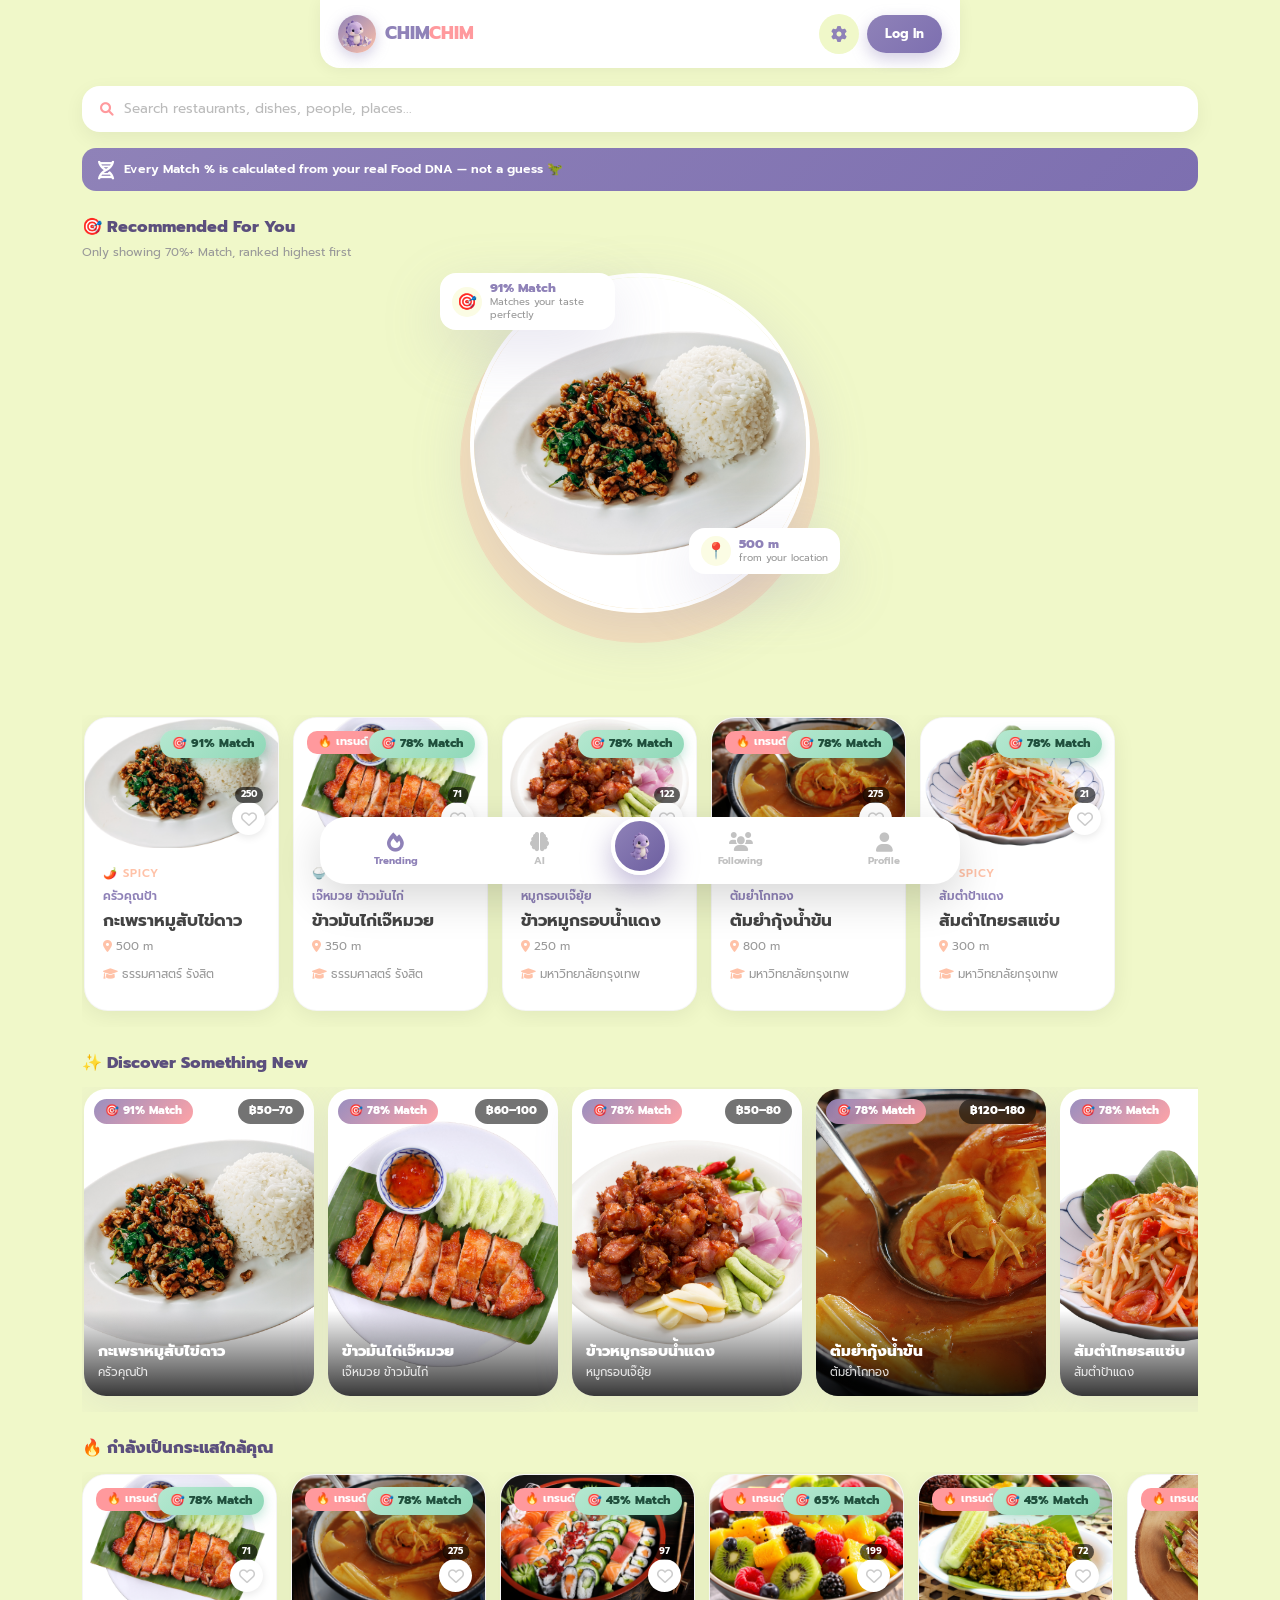
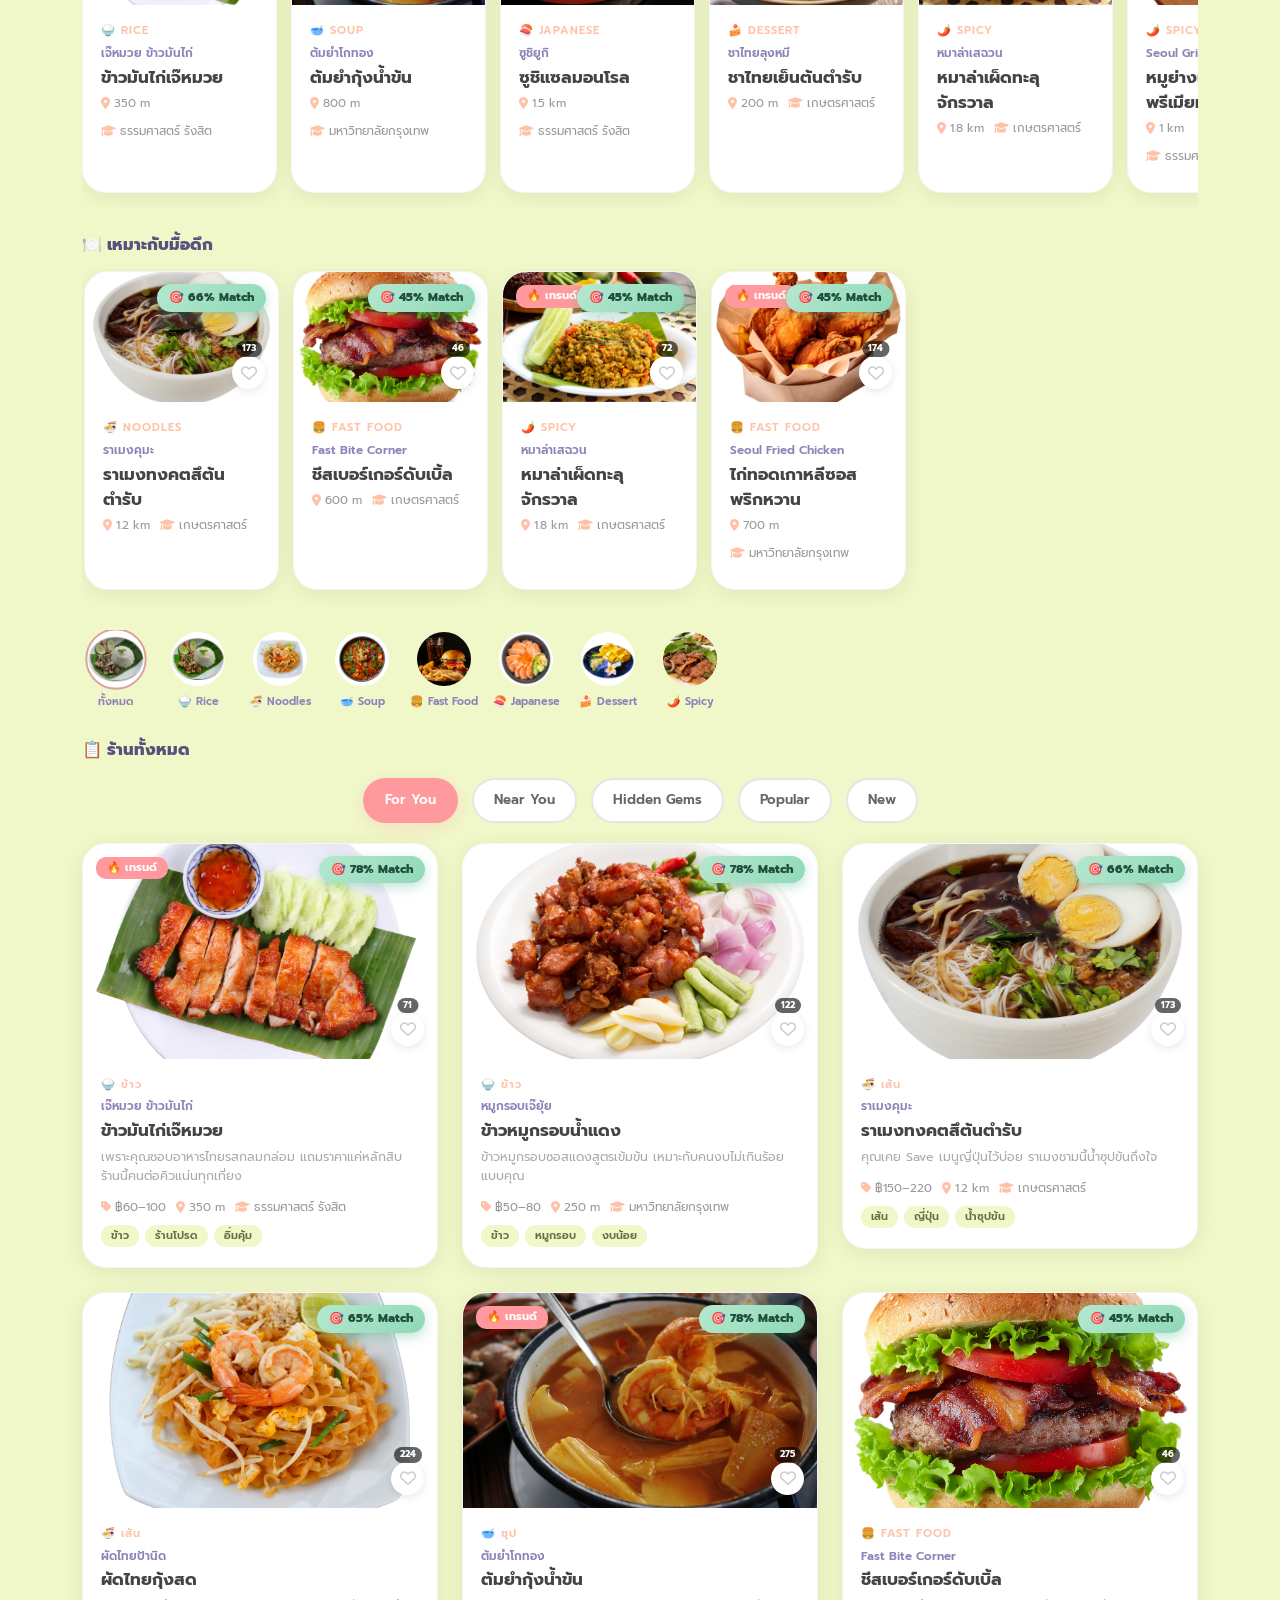
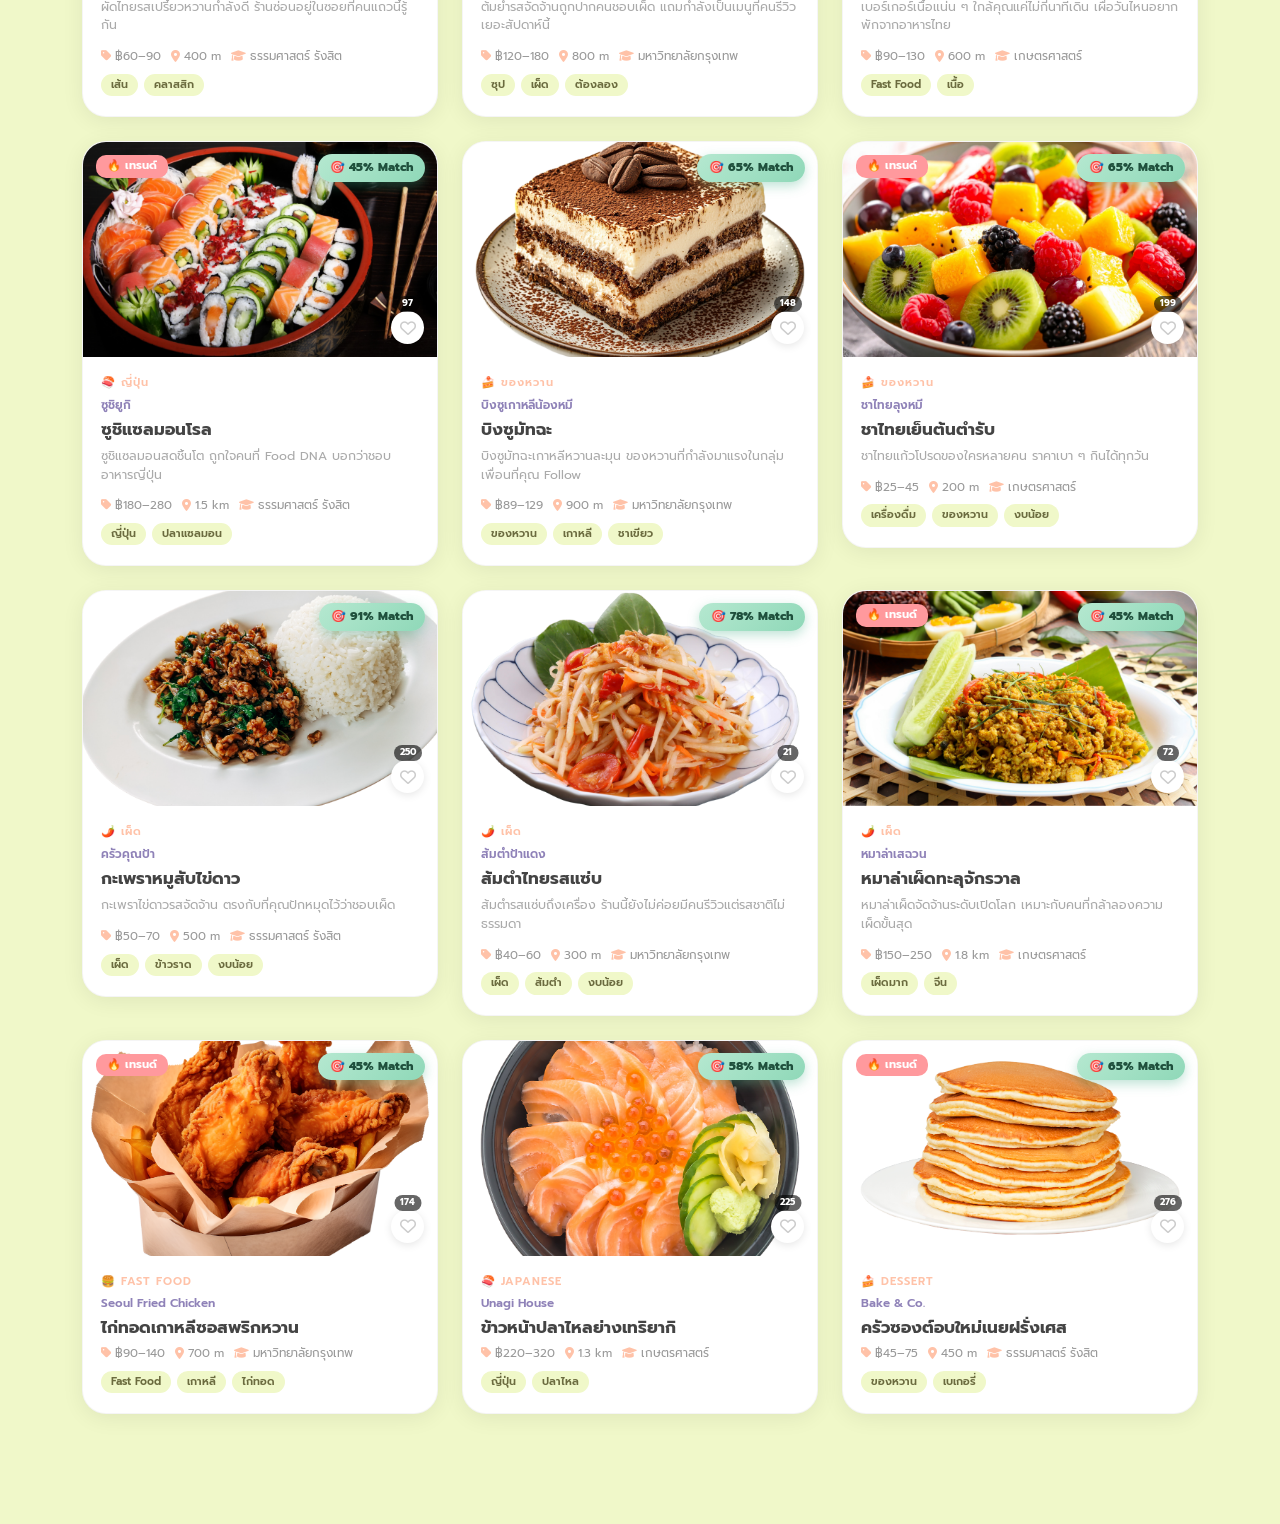
==== commit 8628a4ee: "อธิบายสิ่งที่แก้" ====
--- a/home.html
+++ b/home.html
@@ -64,7 +64,9 @@
 
             <div class="matchhero" id="matchHero" hidden>
                <div class="mhring"></div>
-               <img class="mhcircleimg" id="mhImg" src="" alt=""/>
+               <div class="mhcirclewrap" id="mhCircleWrap">
+                  <div class="mhslides" id="mhSlides"></div>
+               </div>
                <div class="mhbadge mhbadge-match">
                   <div class="mhicon">🎯</div>
                   <div><b id="mhMatchVal"></b><span data-i18n="home.matchHeroSub">Matches your taste perfectly</span></div>
--- a/css/style.css
+++ b/css/style.css
@@ -587,7 +587,8 @@
 /* ===================== AUTH / SHOP / ABOUT POPUPS ===================== */
 #authPop,
 #shopPop,
-#aboutPop {
+#aboutPop,
+#postViewModal {
   display: none;
   position: fixed;
   inset: 0;
@@ -600,7 +601,8 @@
 }
 #authPop.open,
 #shopPop.open,
-#aboutPop.open {
+#aboutPop.open,
+#postViewModal.open {
   display: flex;
   animation: fadeov 0.25s ease;
 }
@@ -4209,37 +4211,57 @@
 .hrowwrap .mimg {
   height: 130px;
 }
-/* ---- Match Hero — ภาพร้านที่ Match สูงสุด พร้อมป้ายลอย (Match% / ระยะทาง / Food DNA Lv.) ---- */
+/* ---- Match Hero — สไลด์ภาพร้านที่ Match สูงสุดเรียงกันเป็นแถว เลื่อนซ้ายขวาดูได้ทีละร้าน
+   พร้อมป้ายลอย (Match% / ระยะทาง) ต่อร้าน ข้อมูลคำนวณจริงจาก Food DNA ปัจจุบัน ---- */
 .matchhero {
   position: relative;
-  height: 380px;
-  max-width: 380px;
+  height: 430px;
+  max-width: 400px;
   margin: 0 auto 12px;
-  cursor: pointer;
 }
 .mhring {
   position: absolute;
   top: 10px;
   left: 50%;
   transform: translateX(-50%);
-  width: 270px;
-  height: 270px;
+  width: 360px;
+  height: 360px;
   border-radius: 50%;
   background: var(--secondary);
   opacity: 0.4;
 }
-.mhcircleimg {
+.mhcirclewrap {
   position: absolute;
   top: 0;
   left: 50%;
   transform: translateX(-50%);
-  width: 250px;
-  height: 250px;
+  width: 340px;
+  height: 340px;
   border-radius: 50%;
-  object-fit: cover;
+  overflow: hidden;
   box-shadow: var(--shadow-lg);
   z-index: 2;
   border: 4px solid var(--surface);
+  cursor: pointer;
+}
+.mhslides {
+  display: flex;
+  width: 100%;
+  height: 100%;
+  overflow-x: auto;
+  scroll-snap-type: x mandatory;
+  scrollbar-width: none;
+  -webkit-overflow-scrolling: touch;
+}
+.mhslides::-webkit-scrollbar {
+  display: none;
+}
+.mhslides img {
+  flex: 0 0 100%;
+  width: 100%;
+  height: 100%;
+  object-fit: cover;
+  scroll-snap-align: center;
 }
 .mhbadge {
   position: absolute;
@@ -4282,7 +4304,7 @@
   left: 0;
 }
 .mhbadge-dist {
-  top: 190px;
+  top: 255px;
   right: 0;
 }
 .discoverytrack {
@@ -5202,6 +5224,73 @@
 }
 
 /* ---- โพสต์ (ภาพ + แคปชั่น) บนโปรไฟล์ ---- */
+/* ---- Post Viewer Modal (กดดูโพสต์แบบเต็มจอ เหมือนอินสตาแกรม) ---- */
+.pvbox {
+  position: relative;
+  background: var(--surface);
+  border-radius: 20px;
+  width: 100%;
+  max-width: 420px;
+  max-height: 92vh;
+  overflow-y: auto;
+  box-shadow: 0 30px 70px rgba(91, 79, 125, 0.35);
+  animation: popin 0.3s cubic-bezier(0.2, 0.8, 0.2, 1);
+}
+.pvbox img {
+  width: 100%;
+  max-height: 60vh;
+  object-fit: cover;
+  display: block;
+  border-radius: 20px 20px 0 0;
+  background: var(--cream2);
+}
+.pvclose {
+  position: absolute;
+  top: 12px;
+  right: 12px;
+  width: 34px;
+  height: 34px;
+  border-radius: 50%;
+  border: none;
+  background: rgba(0, 0, 0, 0.55);
+  color: #fff;
+  display: flex;
+  align-items: center;
+  justify-content: center;
+  cursor: pointer;
+  z-index: 2;
+}
+.pvinfo {
+  padding: 16px 18px 20px;
+}
+.pvhead {
+  display: flex;
+  align-items: center;
+  gap: 10px;
+  margin-bottom: 10px;
+}
+.pvavatar {
+  width: 36px;
+  height: 36px;
+  border-radius: 50%;
+  display: flex;
+  align-items: center;
+  justify-content: center;
+  color: #fff;
+  font-weight: 800;
+  font-size: 0.9rem;
+  flex-shrink: 0;
+}
+.pvname {
+  font-weight: 800;
+  font-size: 0.88rem;
+  color: var(--dark);
+}
+.pvcap {
+  font-size: 0.85rem;
+  color: var(--text);
+  line-height: 1.5;
+}
 .ppgrid {
   display: grid;
   grid-template-columns: repeat(3, 1fr);
